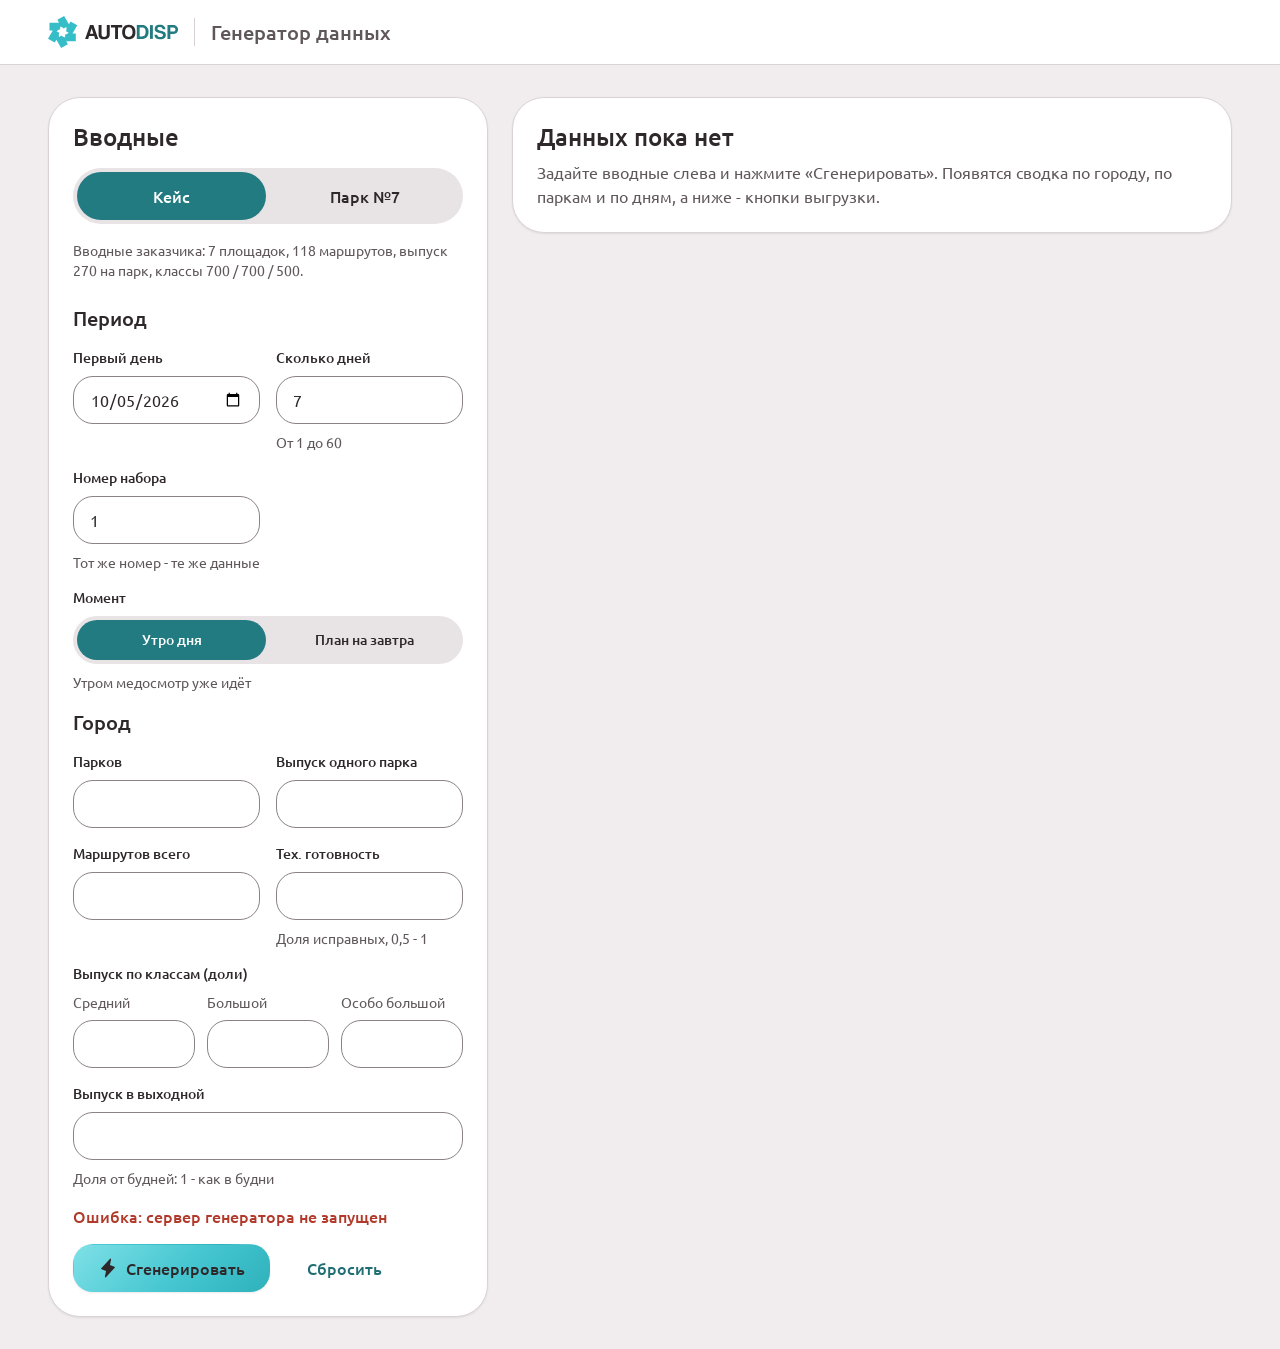
==== naryad/web/static/index.html @ b738cc91 "Страница генератора на дизайн-системе AUTODISP - naryad/web/server.py: сервер без сторонних библиоте" ====
<!doctype html>
<html lang="ru">
<head>
<meta charset="utf-8">
<meta name="viewport" content="width=device-width, initial-scale=1">
<title>AUTODISP - генератор данных</title>
<link rel="icon" href="ds/mark.svg" type="image/svg+xml">
<link rel="stylesheet" href="ds/tokens.css">
<link rel="stylesheet" href="ds/bundle.css">
<link rel="stylesheet" href="app.css">
</head>
<body>
<header class="top">
  <img class="top__logo" src="ds/logo.svg" alt="AUTODISP">
  <span class="top__title">Генератор данных</span>
</header>

<main class="layout">
  <form class="ad-card panel" id="form" novalidate>
    <h2 class="heading-3 panel__head">Вводные</h2>

    <div class="seg" role="radiogroup" aria-label="Источник данных" data-name="preset">
      <button type="button" role="radio" aria-checked="true" data-value="case">Кейс</button>
      <button type="button" role="radio" aria-checked="false" data-value="park7">Парк №7</button>
    </div>
    <p class="hint" id="presetHint">7 площадок, 118 маршрутов, выпуск 270 на парк, классы 700 / 700 / 500.</p>

    <h3 class="title panel__sub">Период</h3>
    <div class="grid2">
      <label class="ad-field"><span class="ad-field__label">Первый день</span>
        <input class="ad-input" type="date" name="start" value="2026-10-05" required></label>
      <label class="ad-field"><span class="ad-field__label">Сколько дней</span>
        <input class="ad-input" type="number" name="days" value="7" min="1" max="60" step="1" required>
        <span class="ad-field__hint" id="daysHint">От 1 до 60</span></label>
      <label class="ad-field"><span class="ad-field__label">Номер набора</span>
        <input class="ad-input" type="number" name="seed" value="1" min="0" step="1" required>
        <span class="ad-field__hint">Тот же номер - те же данные</span></label>
      <div class="ad-field span2"><span class="ad-field__label" id="momentLabel">Момент</span>
        <div class="seg seg--small" role="radiogroup" aria-labelledby="momentLabel" data-name="moment">
          <button type="button" role="radio" aria-checked="true" data-value="morning">Утро дня</button>
          <button type="button" role="radio" aria-checked="false" data-value="plan">План на завтра</button>
        </div>
        <span class="ad-field__hint">Утром медосмотр уже идёт</span></div>
    </div>

    <fieldset class="city" id="city">
      <legend class="title panel__sub">Город</legend>
      <p class="hint city__locked" id="cityLocked" hidden>У парка №7 все цифры берутся из справки на 12.05.2026.</p>
      <div class="grid2">
        <label class="ad-field"><span class="ad-field__label">Парков</span>
          <input class="ad-input" type="number" name="park_count" min="1" max="7" step="1"></label>
        <label class="ad-field"><span class="ad-field__label">Выпуск одного парка</span>
          <input class="ad-input" type="number" name="release_per_park" min="10" max="1000" step="1"></label>
        <label class="ad-field"><span class="ad-field__label">Маршрутов всего</span>
          <input class="ad-input" type="number" name="routes_total" min="1" max="500" step="1"></label>
        <label class="ad-field"><span class="ad-field__label">Тех. готовность</span>
          <input class="ad-input" type="number" name="tech_readiness" min="0.5" max="1" step="0.001">
          <span class="ad-field__hint">Доля исправных, 0,5 - 1</span></label>
      </div>
      <span class="ad-field__label">Выпуск по классам (доли)</span>
      <div class="grid3">
        <label class="ad-field"><span class="hint">Средний</span>
          <input class="ad-input" type="number" name="mix_medium" min="0" step="1"></label>
        <label class="ad-field"><span class="hint">Большой</span>
          <input class="ad-input" type="number" name="mix_big" min="0" step="1"></label>
        <label class="ad-field"><span class="hint">Особо большой</span>
          <input class="ad-input" type="number" name="mix_extra_big" min="0" step="1"></label>
      </div>
      <label class="ad-field"><span class="ad-field__label">Выпуск в выходной</span>
        <input class="ad-input" type="number" name="weekend_factor" min="0.3" max="1" step="0.01">
        <span class="ad-field__hint">Доля от будней: 1 - как в будни</span></label>
    </fieldset>

    <p class="error" id="formError" role="alert" hidden></p>
    <div class="actions">
      <button type="submit" class="ad-btn ad-btn--primary" id="run">
        <i class="ad-icon ad-icon--lightning ad-icon--sm" aria-hidden="true"></i><span>Сгенерировать</span></button>
      <button type="button" class="ad-btn ad-btn--ghost" id="reset">Сбросить</button>
    </div>
  </form>

  <section class="results" id="results" aria-live="polite">
    <div class="ad-card empty" id="empty">
      <h2 class="heading-3">Данных пока нет</h2>
      <p class="body muted">Задайте вводные слева и нажмите «Сгенерировать». Появятся сводка по городу, по паркам и по дням, а ниже - кнопки выгрузки.</p>
    </div>
  </section>
</main>

<template id="skeleton">
  <div class="kpis"><div class="sk sk--card"></div><div class="sk sk--card"></div><div class="sk sk--card"></div><div class="sk sk--card"></div></div>
  <div class="sk sk--block"></div>
  <div class="sk sk--table"></div>
</template>

<script src="ds/bundle.js"></script>
<script src="app.js"></script>
</body>
</html>
---- naryad/web/static/ds/tokens.css ----
/* AUTODISP — generated from tokens.json */
:root, [data-theme="light"] {
  --pass-cyan: #35bdc8;
  --pass-cyanplus: #227b81;
  --pass-smokey_white: #f1edee;
  --pass-shadow_grey: #2e282a;
  --pass-emerald: #63d471;
  --pass-sage: #9ebab7;
  --bg: var(--pass-smokey_white);
  --surface: #ffffff;
  --surface-sunken: #e8e3e4;
  --ink: var(--pass-shadow_grey);
  --ink-muted: #5f575a;
  --ink-inverse: var(--pass-smokey_white);
  --border: #d9d3d5;
  --border-strong: #8a8285;
  --accent: var(--pass-cyan);
  --on-accent: var(--pass-shadow_grey);
  --accent-deep: var(--pass-cyanplus);
  --on-accent-deep: #ffffff;
  --accent-text: #1e6e73;
  --focus-ring: var(--pass-cyanplus);
  --success-fill: #00852e;
  --warning-fill: #cc4400;
  --danger-fill: #e0001b;
  --info-fill: #007f8a;
  --neutral-fill: #5f575a;
  --on-fill: #ffffff;
  --success-text: #1d7029;
  --warning-text: #8a5d00;
  --danger-text: #b23a2b;
  --shadow-sm: 0 1px 2px rgba(46, 40, 42, 0.06), 0 1px 3px rgba(46, 40, 42, 0.04);
  --shadow-md: 0 6px 20px rgba(46, 40, 42, 0.08);
  --shadow-lg: 0 16px 40px rgba(46, 40, 42, 0.12);
  --shadow-glow: 0 12px 28px rgba(53, 189, 200, 0.45), 0 2px 6px rgba(46, 40, 42, 0.10);
  --shadow-glow-deep: 0 12px 28px rgba(34, 123, 129, 0.40), 0 2px 6px rgba(46, 40, 42, 0.10);
}
:root {
  --space-1: 4px;
  --space-2: 8px;
  --space-3: 12px;
  --space-4: 16px;
  --space-5: 24px;
  --space-6: 32px;
  --space-7: 48px;
  --space-8: 64px;
  --radius-sm: 14px;
  --radius-md: 20px;
  --radius-lg: 32px;
  --radius-xl: 44px;
  --radius-pill: 999px;
  --duration-fast: 160ms;
  --duration-base: 260ms;
  --duration-slow: 420ms;
  --duration-stagger: 40ms;
  --easing-soft: cubic-bezier(0.22, 1, 0.36, 1);
  --easing-standard: cubic-bezier(0.4, 0, 0.2, 1);
  --easing-exit: cubic-bezier(0.4, 0, 1, 1);
  --gradient-chrome: linear-gradient(135deg, #7fe0e7 0%, #45c6d0 28%, #2fb2bc 50%, #8ee4ea 62%, #3dbcc6 100%);
  --gradient-chrome-deep: linear-gradient(135deg, #2a8088 0%, #227b81 30%, #18646a 52%, #268188 64%, #1d6f75 100%);
  --gradient-steel: linear-gradient(135deg, #fbfcfc 0%, #e4e9eb 30%, #c7cfd2 52%, #f1f4f5 64%, #d5dcdf 100%);
  --gradient-graphite: linear-gradient(135deg, #4f474a 0%, #2e282a 30%, #1c1819 52%, #3d3639 64%, #262123 100%);
  --gradient-emerald: linear-gradient(135deg, #a3ecac 0%, #6fd97c 28%, #4fc45e 50%, #9ae8a3 62%, #63d471 100%);
  --gradient-chrome-polished: linear-gradient(180deg, #e6fbfd 0%, #9fe8ee 10%, #36bac4 16%, #5fd0d8 28%, #c9f5f8 34%, #41c0ca 46%, #2fb2bc 54%, #a8ecf0 60%, #e9fcfd 67%, #53c9d2 78%, #2fb2bc 84%, #7fdde4 100%);
  --gradient-deep-polished: linear-gradient(180deg, #2a8088 0%, #18646a 12%, #226f75 18%, #2a8088 28%, #145459 34%, #1d6f75 46%, #2a8088 56%, #124e53 62%, #226f75 74%, #2a8088 80%, #18646a 100%);
  --gradient-steel-polished: linear-gradient(180deg, #ffffff 0%, #dfe5e8 12%, #a3aeb3 18%, #c3ccd0 30%, #f7f9fa 36%, #b4bec2 48%, #97a3a8 56%, #eef2f3 62%, #ffffff 68%, #bcc5c9 80%, #9aa6ab 86%, #d9dfe2 100%);
  --gradient-graphite-polished: linear-gradient(180deg, #5a5155 0%, #2a2426 12%, #433c3f 18%, #1a1617 30%, #5f565a 36%, #2e282a 48%, #151213 56%, #4a4245 62%, #625a5d 68%, #262123 80%, #3a3336 86%, #1c1819 100%);
  --gradient-chrome-polished-x: linear-gradient(90deg, #e6fbfd 0%, #9fe8ee 10%, #36bac4 16%, #5fd0d8 28%, #c9f5f8 34%, #41c0ca 46%, #2fb2bc 54%, #a8ecf0 60%, #e9fcfd 67%, #53c9d2 78%, #2fb2bc 84%, #7fdde4 100%);
  --gradient-steel-polished-x: linear-gradient(90deg, #ffffff 0%, #dfe5e8 12%, #a3aeb3 18%, #c3ccd0 30%, #f7f9fa 36%, #b4bec2 48%, #97a3a8 56%, #eef2f3 62%, #ffffff 68%, #bcc5c9 80%, #9aa6ab 86%, #d9dfe2 100%);
  --gradient-steel-conic: conic-gradient(from 20deg, #f4f6f7 0deg, #aeb8bd 45deg, #ffffff 90deg, #9ea9ae 135deg, #eef1f2 180deg, #aab4b9 225deg, #ffffff 270deg, #a3aeb3 315deg, #f4f6f7 360deg);
  --gradient-sheen: linear-gradient(110deg, rgba(255, 255, 255, 0) 30%, rgba(255, 255, 255, 0.55) 50%, rgba(255, 255, 255, 0) 70%);
  --font-display: "Coolvetica", "Ubuntu", system-ui, sans-serif;
  --font-sans: "Ubuntu", system-ui, -apple-system, "Segoe UI", sans-serif;
  --text-display: 400 56px/60px var(--font-display);
  --text-heading-1: 400 40px/46px var(--font-display);
  --text-heading-2: 700 32px/38px var(--font-sans);
  --text-heading-3: 500 24px/30px var(--font-sans);
  --text-title: 500 20px/28px var(--font-sans);
  --text-body-lg: 400 18px/28px var(--font-sans);
  --text-body: 400 16px/24px var(--font-sans);
  --text-body-strong: 500 16px/24px var(--font-sans);
  --text-label: 500 14px/20px var(--font-sans);
  --text-caption: 400 14px/20px var(--font-sans);
}
.display { font-family: var(--font-display); font-size: 56px; line-height: 60px; font-weight: 400; letter-spacing: 0.02em; }
.heading-1 { font-family: var(--font-display); font-size: 40px; line-height: 46px; font-weight: 400; letter-spacing: 0.02em; }
.heading-2 { font-family: var(--font-sans); font-size: 32px; line-height: 38px; font-weight: 700; }
.heading-3 { font-family: var(--font-sans); font-size: 24px; line-height: 30px; font-weight: 500; }
.title { font-family: var(--font-sans); font-size: 20px; line-height: 28px; font-weight: 500; }
.body-lg { font-family: var(--font-sans); font-size: 18px; line-height: 28px; font-weight: 400; }
.body { font-family: var(--font-sans); font-size: 16px; line-height: 24px; font-weight: 400; }
.body-strong { font-family: var(--font-sans); font-size: 16px; line-height: 24px; font-weight: 500; }
.label { font-family: var(--font-sans); font-size: 14px; line-height: 20px; font-weight: 500; }
.caption { font-family: var(--font-sans); font-size: 14px; line-height: 20px; font-weight: 400; }
@font-face { font-family: "Ubuntu"; src: url("fonts/Ubuntu-Regular.ttf") format("truetype"); font-weight: 400; font-style: normal; font-display: swap; }
@font-face { font-family: "Ubuntu"; src: url("fonts/Ubuntu-Medium.ttf") format("truetype"); font-weight: 500; font-style: normal; font-display: swap; }
@font-face { font-family: "Ubuntu"; src: url("fonts/Ubuntu-Bold.ttf") format("truetype"); font-weight: 700; font-style: normal; font-display: swap; }
---- naryad/web/static/ds/bundle.css ----
/* AUTODISP - компоненты. Только CSS-классы с префиксом ad-, значения - из tokens.css. */

body { background: var(--bg); color: var(--ink); font-family: var(--font-sans, "Ubuntu", system-ui, sans-serif); font-size: 16px; line-height: 24px; -webkit-font-smoothing: antialiased; }

/* ---------- Motion ---------- */
@keyframes ad-appear { from { opacity: 0; transform: translateY(8px); } to { opacity: 1; transform: none; } }
@keyframes ad-pulse { 0%, 100% { opacity: 1; } 50% { opacity: .45; } }
@keyframes ad-sheen { from { transform: translateX(-120%); } to { transform: translateX(120%); } }
.ad-appear { animation: ad-appear var(--duration-slow, 420ms) var(--easing-soft) backwards; animation-delay: calc(var(--i, 0) * var(--duration-stagger, 40ms)); }
@media (prefers-reduced-motion: reduce) {
  *, *::before, *::after { animation-duration: 1ms !important; animation-delay: 0ms !important; transition-duration: 1ms !important; }
}
:where(.ad-btn, .ad-input, .ad-card, .ad-badge, .ad-table tbody tr, .ad-link, .ad-icon-btn) {
  transition: background-color var(--duration-fast) var(--easing-standard), background-position var(--duration-slow) var(--easing-soft),
    color var(--duration-fast) var(--easing-standard), border-color var(--duration-fast) var(--easing-standard),
    box-shadow var(--duration-base) var(--easing-soft), transform var(--duration-base) var(--easing-soft);
}
:where(.ad-btn, .ad-input, .ad-link, .ad-card[tabindex], .ad-icon-btn):focus-visible { outline: 3px solid var(--focus-ring); outline-offset: 2px; }

/* ---------- Metallic surfaces (утилиты) ---------- */
.ad-metal-chrome   { background: var(--gradient-chrome); color: var(--on-accent); }
.ad-metal-deep     { background: var(--gradient-chrome-deep); color: var(--on-fill); }
.ad-metal-steel    { background: var(--gradient-steel); color: var(--ink); }
.ad-metal-graphite { background: var(--gradient-graphite); color: var(--ink-inverse); }
.ad-metal-emerald  { background: var(--gradient-emerald); color: var(--on-accent); }

/* Полированный металл: много полос с резкими переходами */
.ad-metal-chrome-polished   { background: var(--gradient-chrome-polished); color: var(--on-accent); }
.ad-metal-deep-polished     { background: var(--gradient-deep-polished); color: var(--on-fill); }
.ad-metal-steel-polished    { background: var(--gradient-steel-polished); color: var(--ink); }
.ad-metal-graphite-polished { background: var(--gradient-graphite-polished); color: var(--ink-inverse); }
.ad-metal-steel-conic       { background: var(--gradient-steel-conic); color: var(--ink); }

/* ---------- Icon (Phosphor Fill, MIT; встроены как data-URI, цвет = currentColor) ---------- */
.ad-icon { display: inline-block; width: 24px; height: 24px; flex: none; background: currentColor; vertical-align: middle;
  -webkit-mask: var(--ad-icon) center / contain no-repeat; mask: var(--ad-icon) center / contain no-repeat; }
.ad-icon--sm { width: 20px; height: 20px; }
.ad-icon--lg { width: 32px; height: 32px; }
.ad-icon--arrow-right { --ad-icon: url("data:image/svg+xml,%3Csvg%20xmlns%3D%22http%3A%2F%2Fwww.w3.org%2F2000%2Fsvg%22%20viewBox%3D%220%200%20256%20256%22%20fill%3D%22black%22%3E%3Cpath%20d%3D%22M221.66%2C133.66l-72%2C72A8%2C8%2C0%2C0%2C1%2C136%2C200V136H40a8%2C8%2C0%2C0%2C1%2C0-16h96V56a8%2C8%2C0%2C0%2C1%2C13.66-5.66l72%2C72A8%2C8%2C0%2C0%2C1%2C221.66%2C133.66Z%22%2F%3E%3C%2Fsvg%3E"); }
.ad-icon--arrows-clockwise { --ad-icon: url("data:image/svg+xml,%3Csvg%20xmlns%3D%22http%3A%2F%2Fwww.w3.org%2F2000%2Fsvg%22%20viewBox%3D%220%200%20256%20256%22%20fill%3D%22black%22%3E%3Cpath%20d%3D%22M224%2C48V96a8%2C8%2C0%2C0%2C1-8%2C8H168a8%2C8%2C0%2C0%2C1-5.66-13.66L180.65%2C72a79.48%2C79.48%2C0%2C0%2C0-54.72-22.09h-.45A79.52%2C79.52%2C0%2C0%2C0%2C69.59%2C72.71%2C8%2C8%2C0%2C0%2C1%2C58.41%2C61.27%2C96%2C96%2C0%2C0%2C1%2C192%2C60.7l18.36-18.36A8%2C8%2C0%2C0%2C1%2C224%2C48ZM186.41%2C183.29A80%2C80%2C0%2C0%2C1%2C75.35%2C184l18.31-18.31A8%2C8%2C0%2C0%2C0%2C88%2C152H40a8%2C8%2C0%2C0%2C0-8%2C8v48a8%2C8%2C0%2C0%2C0%2C13.66%2C5.66L64%2C195.3a95.42%2C95.42%2C0%2C0%2C0%2C66%2C26.76h.53a95.36%2C95.36%2C0%2C0%2C0%2C67.07-27.33%2C8%2C8%2C0%2C0%2C0-11.18-11.44Z%22%2F%3E%3C%2Fsvg%3E"); }
.ad-icon--bell { --ad-icon: url("data:image/svg+xml,%3Csvg%20xmlns%3D%22http%3A%2F%2Fwww.w3.org%2F2000%2Fsvg%22%20viewBox%3D%220%200%20256%20256%22%20fill%3D%22black%22%3E%3Cpath%20d%3D%22M221.8%2C175.94C216.25%2C166.38%2C208%2C139.33%2C208%2C104a80%2C80%2C0%2C1%2C0-160%2C0c0%2C35.34-8.26%2C62.38-13.81%2C71.94A16%2C16%2C0%2C0%2C0%2C48%2C200H88.81a40%2C40%2C0%2C0%2C0%2C78.38%2C0H208a16%2C16%2C0%2C0%2C0%2C13.8-24.06ZM128%2C216a24%2C24%2C0%2C0%2C1-22.62-16h45.24A24%2C24%2C0%2C0%2C1%2C128%2C216Z%22%2F%3E%3C%2Fsvg%3E"); }
.ad-icon--bus { --ad-icon: url("data:image/svg+xml,%3Csvg%20xmlns%3D%22http%3A%2F%2Fwww.w3.org%2F2000%2Fsvg%22%20viewBox%3D%220%200%20256%20256%22%20fill%3D%22black%22%3E%3Cpath%20d%3D%22M248%2C80v24a8%2C8%2C0%2C0%2C1-16%2C0V80a8%2C8%2C0%2C0%2C1%2C16%2C0ZM16%2C72a8%2C8%2C0%2C0%2C0-8%2C8v24a8%2C8%2C0%2C0%2C0%2C16%2C0V80A8%2C8%2C0%2C0%2C0%2C16%2C72Zm200-8V208a16%2C16%2C0%2C0%2C1-16%2C16H184a16%2C16%2C0%2C0%2C1-16-16v-8H88v8a16%2C16%2C0%2C0%2C1-16%2C16H56a16%2C16%2C0%2C0%2C1-16-16V64A32%2C32%2C0%2C0%2C1%2C72%2C32H184A32%2C32%2C0%2C0%2C1%2C216%2C64ZM104%2C148a12%2C12%2C0%2C1%2C0-12%2C12A12%2C12%2C0%2C0%2C0%2C104%2C148Zm72%2C0a12%2C12%2C0%2C1%2C0-12%2C12A12%2C12%2C0%2C0%2C0%2C176%2C148Zm24-76H56v40H200Z%22%2F%3E%3C%2Fsvg%3E"); }
.ad-icon--calendar-dots { --ad-icon: url("data:image/svg+xml,%3Csvg%20xmlns%3D%22http%3A%2F%2Fwww.w3.org%2F2000%2Fsvg%22%20viewBox%3D%220%200%20256%20256%22%20fill%3D%22black%22%3E%3Cpath%20d%3D%22M208%2C32H184V24a8%2C8%2C0%2C0%2C0-16%2C0v8H88V24a8%2C8%2C0%2C0%2C0-16%2C0v8H48A16%2C16%2C0%2C0%2C0%2C32%2C48V208a16%2C16%2C0%2C0%2C0%2C16%2C16H208a16%2C16%2C0%2C0%2C0%2C16-16V48A16%2C16%2C0%2C0%2C0%2C208%2C32ZM84%2C184a12%2C12%2C0%2C1%2C1%2C12-12A12%2C12%2C0%2C0%2C1%2C84%2C184Zm44%2C0a12%2C12%2C0%2C1%2C1%2C12-12A12%2C12%2C0%2C0%2C1%2C128%2C184Zm0-40a12%2C12%2C0%2C1%2C1%2C12-12A12%2C12%2C0%2C0%2C1%2C128%2C144Zm44%2C40a12%2C12%2C0%2C1%2C1%2C12-12A12%2C12%2C0%2C0%2C1%2C172%2C184Zm0-40a12%2C12%2C0%2C1%2C1%2C12-12A12%2C12%2C0%2C0%2C1%2C172%2C144Zm36-64H48V48H72v8a8%2C8%2C0%2C0%2C0%2C16%2C0V48h80v8a8%2C8%2C0%2C0%2C0%2C16%2C0V48h24Z%22%2F%3E%3C%2Fsvg%3E"); }
.ad-icon--calendar { --ad-icon: url("data:image/svg+xml,%3Csvg%20xmlns%3D%22http%3A%2F%2Fwww.w3.org%2F2000%2Fsvg%22%20viewBox%3D%220%200%20256%20256%22%20fill%3D%22black%22%3E%3Cpath%20d%3D%22M208%2C32H184V24a8%2C8%2C0%2C0%2C0-16%2C0v8H88V24a8%2C8%2C0%2C0%2C0-16%2C0v8H48A16%2C16%2C0%2C0%2C0%2C32%2C48V208a16%2C16%2C0%2C0%2C0%2C16%2C16H208a16%2C16%2C0%2C0%2C0%2C16-16V48A16%2C16%2C0%2C0%2C0%2C208%2C32ZM112%2C184a8%2C8%2C0%2C0%2C1-16%2C0V132.94l-4.42%2C2.22a8%2C8%2C0%2C0%2C1-7.16-14.32l16-8A8%2C8%2C0%2C0%2C1%2C112%2C120Zm56-8a8%2C8%2C0%2C0%2C1%2C0%2C16H136a8%2C8%2C0%2C0%2C1-6.4-12.8l28.78-38.37A8%2C8%2C0%2C1%2C0%2C145.07%2C132a8%2C8%2C0%2C1%2C1-13.85-8A24%2C24%2C0%2C0%2C1%2C176%2C136a23.76%2C23.76%2C0%2C0%2C1-4.84%2C14.45L152%2C176ZM48%2C80V48H72v8a8%2C8%2C0%2C0%2C0%2C16%2C0V48h80v8a8%2C8%2C0%2C0%2C0%2C16%2C0V48h24V80Z%22%2F%3E%3C%2Fsvg%3E"); }
.ad-icon--caret-down { --ad-icon: url("data:image/svg+xml,%3Csvg%20xmlns%3D%22http%3A%2F%2Fwww.w3.org%2F2000%2Fsvg%22%20viewBox%3D%220%200%20256%20256%22%20fill%3D%22black%22%3E%3Cpath%20d%3D%22M213.66%2C101.66l-80%2C80a8%2C8%2C0%2C0%2C1-11.32%2C0l-80-80A8%2C8%2C0%2C0%2C1%2C48%2C88H208a8%2C8%2C0%2C0%2C1%2C5.66%2C13.66Z%22%2F%3E%3C%2Fsvg%3E"); }
.ad-icon--chart-bar { --ad-icon: url("data:image/svg+xml,%3Csvg%20xmlns%3D%22http%3A%2F%2Fwww.w3.org%2F2000%2Fsvg%22%20viewBox%3D%220%200%20256%20256%22%20fill%3D%22black%22%3E%3Cpath%20d%3D%22M232%2C208a8%2C8%2C0%2C0%2C1-8%2C8H32a8%2C8%2C0%2C0%2C1%2C0-16h8V136a8%2C8%2C0%2C0%2C1%2C8-8H72a8%2C8%2C0%2C0%2C1%2C8%2C8v64H96V88a8%2C8%2C0%2C0%2C1%2C8-8h32a8%2C8%2C0%2C0%2C1%2C8%2C8V200h16V40a8%2C8%2C0%2C0%2C1%2C8-8h40a8%2C8%2C0%2C0%2C1%2C8%2C8V200h8A8%2C8%2C0%2C0%2C1%2C232%2C208Z%22%2F%3E%3C%2Fsvg%3E"); }
.ad-icon--chat-circle-dots { --ad-icon: url("data:image/svg+xml,%3Csvg%20xmlns%3D%22http%3A%2F%2Fwww.w3.org%2F2000%2Fsvg%22%20viewBox%3D%220%200%20256%20256%22%20fill%3D%22black%22%3E%3Cpath%20d%3D%22M128%2C24A104%2C104%2C0%2C0%2C0%2C36.18%2C176.88L24.83%2C210.93a16%2C16%2C0%2C0%2C0%2C20.24%2C20.24l34.05-11.35A104%2C104%2C0%2C1%2C0%2C128%2C24ZM84%2C140a12%2C12%2C0%2C1%2C1%2C12-12A12%2C12%2C0%2C0%2C1%2C84%2C140Zm44%2C0a12%2C12%2C0%2C1%2C1%2C12-12A12%2C12%2C0%2C0%2C1%2C128%2C140Zm44%2C0a12%2C12%2C0%2C1%2C1%2C12-12A12%2C12%2C0%2C0%2C1%2C172%2C140Z%22%2F%3E%3C%2Fsvg%3E"); }
.ad-icon--check-circle { --ad-icon: url("data:image/svg+xml,%3Csvg%20xmlns%3D%22http%3A%2F%2Fwww.w3.org%2F2000%2Fsvg%22%20viewBox%3D%220%200%20256%20256%22%20fill%3D%22black%22%3E%3Cpath%20d%3D%22M128%2C24A104%2C104%2C0%2C1%2C0%2C232%2C128%2C104.11%2C104.11%2C0%2C0%2C0%2C128%2C24Zm45.66%2C85.66-56%2C56a8%2C8%2C0%2C0%2C1-11.32%2C0l-24-24a8%2C8%2C0%2C0%2C1%2C11.32-11.32L112%2C148.69l50.34-50.35a8%2C8%2C0%2C0%2C1%2C11.32%2C11.32Z%22%2F%3E%3C%2Fsvg%3E"); }
.ad-icon--check { --ad-icon: url("data:image/svg+xml,%3Csvg%20xmlns%3D%22http%3A%2F%2Fwww.w3.org%2F2000%2Fsvg%22%20viewBox%3D%220%200%20256%20256%22%20fill%3D%22black%22%3E%3Cpath%20d%3D%22M216%2C40H40A16%2C16%2C0%2C0%2C0%2C24%2C56V200a16%2C16%2C0%2C0%2C0%2C16%2C16H216a16%2C16%2C0%2C0%2C0%2C16-16V56A16%2C16%2C0%2C0%2C0%2C216%2C40ZM205.66%2C85.66l-96%2C96a8%2C8%2C0%2C0%2C1-11.32%2C0l-40-40a8%2C8%2C0%2C0%2C1%2C11.32-11.32L104%2C164.69l90.34-90.35a8%2C8%2C0%2C0%2C1%2C11.32%2C11.32Z%22%2F%3E%3C%2Fsvg%3E"); }
.ad-icon--clipboard-text { --ad-icon: url("data:image/svg+xml,%3Csvg%20xmlns%3D%22http%3A%2F%2Fwww.w3.org%2F2000%2Fsvg%22%20viewBox%3D%220%200%20256%20256%22%20fill%3D%22black%22%3E%3Cpath%20d%3D%22M200%2C32H163.74a47.92%2C47.92%2C0%2C0%2C0-71.48%2C0H56A16%2C16%2C0%2C0%2C0%2C40%2C48V216a16%2C16%2C0%2C0%2C0%2C16%2C16H200a16%2C16%2C0%2C0%2C0%2C16-16V48A16%2C16%2C0%2C0%2C0%2C200%2C32Zm-72%2C0a32%2C32%2C0%2C0%2C1%2C32%2C32H96A32%2C32%2C0%2C0%2C1%2C128%2C32Zm32%2C128H96a8%2C8%2C0%2C0%2C1%2C0-16h64a8%2C8%2C0%2C0%2C1%2C0%2C16Zm0-32H96a8%2C8%2C0%2C0%2C1%2C0-16h64a8%2C8%2C0%2C0%2C1%2C0%2C16Z%22%2F%3E%3C%2Fsvg%3E"); }
.ad-icon--clock { --ad-icon: url("data:image/svg+xml,%3Csvg%20xmlns%3D%22http%3A%2F%2Fwww.w3.org%2F2000%2Fsvg%22%20viewBox%3D%220%200%20256%20256%22%20fill%3D%22black%22%3E%3Cpath%20d%3D%22M128%2C24A104%2C104%2C0%2C1%2C0%2C232%2C128%2C104.11%2C104.11%2C0%2C0%2C0%2C128%2C24Zm56%2C112H128a8%2C8%2C0%2C0%2C1-8-8V72a8%2C8%2C0%2C0%2C1%2C16%2C0v48h48a8%2C8%2C0%2C0%2C1%2C0%2C16Z%22%2F%3E%3C%2Fsvg%3E"); }
.ad-icon--dots-three { --ad-icon: url("data:image/svg+xml,%3Csvg%20xmlns%3D%22http%3A%2F%2Fwww.w3.org%2F2000%2Fsvg%22%20viewBox%3D%220%200%20256%20256%22%20fill%3D%22black%22%3E%3Cpath%20d%3D%22M224%2C80H32A16%2C16%2C0%2C0%2C0%2C16%2C96v64a16%2C16%2C0%2C0%2C0%2C16%2C16H224a16%2C16%2C0%2C0%2C0%2C16-16V96A16%2C16%2C0%2C0%2C0%2C224%2C80ZM60%2C140a12%2C12%2C0%2C1%2C1%2C12-12A12%2C12%2C0%2C0%2C1%2C60%2C140Zm68%2C0a12%2C12%2C0%2C1%2C1%2C12-12A12%2C12%2C0%2C0%2C1%2C128%2C140Zm68%2C0a12%2C12%2C0%2C1%2C1%2C12-12A12%2C12%2C0%2C0%2C1%2C196%2C140Z%22%2F%3E%3C%2Fsvg%3E"); }
.ad-icon--download-simple { --ad-icon: url("data:image/svg+xml,%3Csvg%20xmlns%3D%22http%3A%2F%2Fwww.w3.org%2F2000%2Fsvg%22%20viewBox%3D%220%200%20256%20256%22%20fill%3D%22black%22%3E%3Cpath%20d%3D%22M224%2C144v64a8%2C8%2C0%2C0%2C1-8%2C8H40a8%2C8%2C0%2C0%2C1-8-8V144a8%2C8%2C0%2C0%2C1%2C16%2C0v56H208V144a8%2C8%2C0%2C0%2C1%2C16%2C0Zm-101.66%2C5.66a8%2C8%2C0%2C0%2C0%2C11.32%2C0l40-40A8%2C8%2C0%2C0%2C0%2C168%2C96H136V32a8%2C8%2C0%2C0%2C0-16%2C0V96H88a8%2C8%2C0%2C0%2C0-5.66%2C13.66Z%22%2F%3E%3C%2Fsvg%3E"); }
.ad-icon--export { --ad-icon: url("data:image/svg+xml,%3Csvg%20xmlns%3D%22http%3A%2F%2Fwww.w3.org%2F2000%2Fsvg%22%20viewBox%3D%220%200%20256%20256%22%20fill%3D%22black%22%3E%3Cpath%20d%3D%22M216%2C112v96a16%2C16%2C0%2C0%2C1-16%2C16H56a16%2C16%2C0%2C0%2C1-16-16V112A16%2C16%2C0%2C0%2C1%2C56%2C96h64v48a8%2C8%2C0%2C0%2C0%2C16%2C0V96h64A16%2C16%2C0%2C0%2C1%2C216%2C112ZM136%2C43.31l26.34%2C26.35a8%2C8%2C0%2C0%2C0%2C11.32-11.32l-40-40a8%2C8%2C0%2C0%2C0-11.32%2C0l-40%2C40A8%2C8%2C0%2C0%2C0%2C93.66%2C69.66L120%2C43.31V96h16Z%22%2F%3E%3C%2Fsvg%3E"); }
.ad-icon--eye { --ad-icon: url("data:image/svg+xml,%3Csvg%20xmlns%3D%22http%3A%2F%2Fwww.w3.org%2F2000%2Fsvg%22%20viewBox%3D%220%200%20256%20256%22%20fill%3D%22black%22%3E%3Cpath%20d%3D%22M247.31%2C124.76c-.35-.79-8.82-19.58-27.65-38.41C194.57%2C61.26%2C162.88%2C48%2C128%2C48S61.43%2C61.26%2C36.34%2C86.35C17.51%2C105.18%2C9%2C124%2C8.69%2C124.76a8%2C8%2C0%2C0%2C0%2C0%2C6.5c.35.79%2C8.82%2C19.57%2C27.65%2C38.4C61.43%2C194.74%2C93.12%2C208%2C128%2C208s66.57-13.26%2C91.66-38.34c18.83-18.83%2C27.3-37.61%2C27.65-38.4A8%2C8%2C0%2C0%2C0%2C247.31%2C124.76ZM128%2C168a40%2C40%2C0%2C1%2C1%2C40-40A40%2C40%2C0%2C0%2C1%2C128%2C168Z%22%2F%3E%3C%2Fsvg%3E"); }
.ad-icon--file-text { --ad-icon: url("data:image/svg+xml,%3Csvg%20xmlns%3D%22http%3A%2F%2Fwww.w3.org%2F2000%2Fsvg%22%20viewBox%3D%220%200%20256%20256%22%20fill%3D%22black%22%3E%3Cpath%20d%3D%22M213.66%2C82.34l-56-56A8%2C8%2C0%2C0%2C0%2C152%2C24H56A16%2C16%2C0%2C0%2C0%2C40%2C40V216a16%2C16%2C0%2C0%2C0%2C16%2C16H200a16%2C16%2C0%2C0%2C0%2C16-16V88A8%2C8%2C0%2C0%2C0%2C213.66%2C82.34ZM160%2C176H96a8%2C8%2C0%2C0%2C1%2C0-16h64a8%2C8%2C0%2C0%2C1%2C0%2C16Zm0-32H96a8%2C8%2C0%2C0%2C1%2C0-16h64a8%2C8%2C0%2C0%2C1%2C0%2C16Zm-8-56V44l44%2C44Z%22%2F%3E%3C%2Fsvg%3E"); }
.ad-icon--funnel { --ad-icon: url("data:image/svg+xml,%3Csvg%20xmlns%3D%22http%3A%2F%2Fwww.w3.org%2F2000%2Fsvg%22%20viewBox%3D%220%200%20256%20256%22%20fill%3D%22black%22%3E%3Cpath%20d%3D%22M227.81%2C66.76l-.08.09L160%2C139.17v55.49A16%2C16%2C0%2C0%2C1%2C152.87%2C208l-32%2C21.34A16%2C16%2C0%2C0%2C1%2C96%2C216V139.17L28.27%2C66.85l-.08-.09A16%2C16%2C0%2C0%2C1%2C40%2C40H216a16%2C16%2C0%2C0%2C1%2C11.84%2C26.76Z%22%2F%3E%3C%2Fsvg%3E"); }
.ad-icon--gas-pump { --ad-icon: url("data:image/svg+xml,%3Csvg%20xmlns%3D%22http%3A%2F%2Fwww.w3.org%2F2000%2Fsvg%22%20viewBox%3D%220%200%20256%20256%22%20fill%3D%22black%22%3E%3Cpath%20d%3D%22M241%2C69.66%2C221.66%2C50.34a8%2C8%2C0%2C0%2C0-11.32%2C11.32L229.66%2C81A8%2C8%2C0%2C0%2C1%2C232%2C86.63V168a8%2C8%2C0%2C0%2C1-16%2C0V128a24%2C24%2C0%2C0%2C0-24-24H176V56a24%2C24%2C0%2C0%2C0-24-24H72A24%2C24%2C0%2C0%2C0%2C48%2C56V208H32a8%2C8%2C0%2C0%2C0%2C0%2C16H192a8%2C8%2C0%2C0%2C0%2C0-16H176V120h16a8%2C8%2C0%2C0%2C1%2C8%2C8v40a24%2C24%2C0%2C0%2C0%2C48%2C0V86.63A23.85%2C23.85%2C0%2C0%2C0%2C241%2C69.66ZM144%2C120H80a8%2C8%2C0%2C0%2C1%2C0-16h64a8%2C8%2C0%2C0%2C1%2C0%2C16Z%22%2F%3E%3C%2Fsvg%3E"); }
.ad-icon--gear { --ad-icon: url("data:image/svg+xml,%3Csvg%20xmlns%3D%22http%3A%2F%2Fwww.w3.org%2F2000%2Fsvg%22%20viewBox%3D%220%200%20256%20256%22%20fill%3D%22black%22%3E%3Cpath%20d%3D%22M216%2C130.16q.06-2.16%2C0-4.32l14.92-18.64a8%2C8%2C0%2C0%2C0%2C1.48-7.06%2C107.6%2C107.6%2C0%2C0%2C0-10.88-26.25%2C8%2C8%2C0%2C0%2C0-6-3.93l-23.72-2.64q-1.48-1.56-3-3L186%2C40.54a8%2C8%2C0%2C0%2C0-3.94-6%2C107.29%2C107.29%2C0%2C0%2C0-26.25-10.86%2C8%2C8%2C0%2C0%2C0-7.06%2C1.48L130.16%2C40Q128%2C40%2C125.84%2C40L107.2%2C25.11a8%2C8%2C0%2C0%2C0-7.06-1.48A107.6%2C107.6%2C0%2C0%2C0%2C73.89%2C34.51a8%2C8%2C0%2C0%2C0-3.93%2C6L67.32%2C64.27q-1.56%2C1.49-3%2C3L40.54%2C70a8%2C8%2C0%2C0%2C0-6%2C3.94%2C107.71%2C107.71%2C0%2C0%2C0-10.87%2C26.25%2C8%2C8%2C0%2C0%2C0%2C1.49%2C7.06L40%2C125.84Q40%2C128%2C40%2C130.16L25.11%2C148.8a8%2C8%2C0%2C0%2C0-1.48%2C7.06%2C107.6%2C107.6%2C0%2C0%2C0%2C10.88%2C26.25%2C8%2C8%2C0%2C0%2C0%2C6%2C3.93l23.72%2C2.64q1.49%2C1.56%2C3%2C3L70%2C215.46a8%2C8%2C0%2C0%2C0%2C3.94%2C6%2C107.71%2C107.71%2C0%2C0%2C0%2C26.25%2C10.87%2C8%2C8%2C0%2C0%2C0%2C7.06-1.49L125.84%2C216q2.16.06%2C4.32%2C0l18.64%2C14.92a8%2C8%2C0%2C0%2C0%2C7.06%2C1.48%2C107.21%2C107.21%2C0%2C0%2C0%2C26.25-10.88%2C8%2C8%2C0%2C0%2C0%2C3.93-6l2.64-23.72q1.56-1.48%2C3-3L215.46%2C186a8%2C8%2C0%2C0%2C0%2C6-3.94%2C107.71%2C107.71%2C0%2C0%2C0%2C10.87-26.25%2C8%2C8%2C0%2C0%2C0-1.49-7.06ZM128%2C168a40%2C40%2C0%2C1%2C1%2C40-40A40%2C40%2C0%2C0%2C1%2C128%2C168Z%22%2F%3E%3C%2Fsvg%3E"); }
.ad-icon--house { --ad-icon: url("data:image/svg+xml,%3Csvg%20xmlns%3D%22http%3A%2F%2Fwww.w3.org%2F2000%2Fsvg%22%20viewBox%3D%220%200%20256%20256%22%20fill%3D%22black%22%3E%3Cpath%20d%3D%22M224%2C120v96a8%2C8%2C0%2C0%2C1-8%2C8H160a8%2C8%2C0%2C0%2C1-8-8V164a4%2C4%2C0%2C0%2C0-4-4H108a4%2C4%2C0%2C0%2C0-4%2C4v52a8%2C8%2C0%2C0%2C1-8%2C8H40a8%2C8%2C0%2C0%2C1-8-8V120a16%2C16%2C0%2C0%2C1%2C4.69-11.31l80-80a16%2C16%2C0%2C0%2C1%2C22.62%2C0l80%2C80A16%2C16%2C0%2C0%2C1%2C224%2C120Z%22%2F%3E%3C%2Fsvg%3E"); }
.ad-icon--identification-card { --ad-icon: url("data:image/svg+xml,%3Csvg%20xmlns%3D%22http%3A%2F%2Fwww.w3.org%2F2000%2Fsvg%22%20viewBox%3D%220%200%20256%20256%22%20fill%3D%22black%22%3E%3Cpath%20d%3D%22M112%2C120a16%2C16%2C0%2C1%2C1-16-16A16%2C16%2C0%2C0%2C1%2C112%2C120ZM232%2C56V200a16%2C16%2C0%2C0%2C1-16%2C16H40a16%2C16%2C0%2C0%2C1-16-16V56A16%2C16%2C0%2C0%2C1%2C40%2C40H216A16%2C16%2C0%2C0%2C1%2C232%2C56ZM135.75%2C166a39.76%2C39.76%2C0%2C0%2C0-17.19-23.34%2C32%2C32%2C0%2C1%2C0-45.12%2C0A39.84%2C39.84%2C0%2C0%2C0%2C56.25%2C166a8%2C8%2C0%2C0%2C0%2C15.5%2C4c2.64-10.25%2C13.06-18%2C24.25-18s21.62%2C7.73%2C24.25%2C18a8%2C8%2C0%2C1%2C0%2C15.5-4ZM200%2C144a8%2C8%2C0%2C0%2C0-8-8H152a8%2C8%2C0%2C0%2C0%2C0%2C16h40A8%2C8%2C0%2C0%2C0%2C200%2C144Zm0-32a8%2C8%2C0%2C0%2C0-8-8H152a8%2C8%2C0%2C0%2C0%2C0%2C16h40A8%2C8%2C0%2C0%2C0%2C200%2C112Z%22%2F%3E%3C%2Fsvg%3E"); }
.ad-icon--info { --ad-icon: url("data:image/svg+xml,%3Csvg%20xmlns%3D%22http%3A%2F%2Fwww.w3.org%2F2000%2Fsvg%22%20viewBox%3D%220%200%20256%20256%22%20fill%3D%22black%22%3E%3Cpath%20d%3D%22M128%2C24A104%2C104%2C0%2C1%2C0%2C232%2C128%2C104.11%2C104.11%2C0%2C0%2C0%2C128%2C24Zm-4%2C48a12%2C12%2C0%2C1%2C1-12%2C12A12%2C12%2C0%2C0%2C1%2C124%2C72Zm12%2C112a16%2C16%2C0%2C0%2C1-16-16V128a8%2C8%2C0%2C0%2C1%2C0-16%2C16%2C16%2C0%2C0%2C1%2C16%2C16v40a8%2C8%2C0%2C0%2C1%2C0%2C16Z%22%2F%3E%3C%2Fsvg%3E"); }
.ad-icon--lightning { --ad-icon: url("data:image/svg+xml,%3Csvg%20xmlns%3D%22http%3A%2F%2Fwww.w3.org%2F2000%2Fsvg%22%20viewBox%3D%220%200%20256%20256%22%20fill%3D%22black%22%3E%3Cpath%20d%3D%22M213.85%2C125.46l-112%2C120a8%2C8%2C0%2C0%2C1-13.69-7l14.66-73.33L45.19%2C143.49a8%2C8%2C0%2C0%2C1-3-13l112-120a8%2C8%2C0%2C0%2C1%2C13.69%2C7L153.18%2C90.9l57.63%2C21.61a8%2C8%2C0%2C0%2C1%2C3%2C12.95Z%22%2F%3E%3C%2Fsvg%3E"); }
.ad-icon--list { --ad-icon: url("data:image/svg+xml,%3Csvg%20xmlns%3D%22http%3A%2F%2Fwww.w3.org%2F2000%2Fsvg%22%20viewBox%3D%220%200%20256%20256%22%20fill%3D%22black%22%3E%3Cpath%20d%3D%22M208%2C32H48A16%2C16%2C0%2C0%2C0%2C32%2C48V208a16%2C16%2C0%2C0%2C0%2C16%2C16H208a16%2C16%2C0%2C0%2C0%2C16-16V48A16%2C16%2C0%2C0%2C0%2C208%2C32ZM192%2C184H64a8%2C8%2C0%2C0%2C1%2C0-16H192a8%2C8%2C0%2C0%2C1%2C0%2C16Zm0-48H64a8%2C8%2C0%2C0%2C1%2C0-16H192a8%2C8%2C0%2C0%2C1%2C0%2C16Zm0-48H64a8%2C8%2C0%2C0%2C1%2C0-16H192a8%2C8%2C0%2C0%2C1%2C0%2C16Z%22%2F%3E%3C%2Fsvg%3E"); }
.ad-icon--lock-simple { --ad-icon: url("data:image/svg+xml,%3Csvg%20xmlns%3D%22http%3A%2F%2Fwww.w3.org%2F2000%2Fsvg%22%20viewBox%3D%220%200%20256%20256%22%20fill%3D%22black%22%3E%3Cpath%20d%3D%22M208%2C80H176V56a48%2C48%2C0%2C0%2C0-96%2C0V80H48A16%2C16%2C0%2C0%2C0%2C32%2C96V208a16%2C16%2C0%2C0%2C0%2C16%2C16H208a16%2C16%2C0%2C0%2C0%2C16-16V96A16%2C16%2C0%2C0%2C0%2C208%2C80ZM96%2C56a32%2C32%2C0%2C0%2C1%2C64%2C0V80H96Z%22%2F%3E%3C%2Fsvg%3E"); }
.ad-icon--magnifying-glass { --ad-icon: url("data:image/svg+xml,%3Csvg%20xmlns%3D%22http%3A%2F%2Fwww.w3.org%2F2000%2Fsvg%22%20viewBox%3D%220%200%20256%20256%22%20fill%3D%22black%22%3E%3Cpath%20d%3D%22M168%2C112a56%2C56%2C0%2C1%2C1-56-56A56%2C56%2C0%2C0%2C1%2C168%2C112Zm61.66%2C117.66a8%2C8%2C0%2C0%2C1-11.32%2C0l-50.06-50.07a88%2C88%2C0%2C1%2C1%2C11.32-11.31l50.06%2C50.06A8%2C8%2C0%2C0%2C1%2C229.66%2C229.66ZM112%2C184a72%2C72%2C0%2C1%2C0-72-72A72.08%2C72.08%2C0%2C0%2C0%2C112%2C184Z%22%2F%3E%3C%2Fsvg%3E"); }
.ad-icon--map-pin { --ad-icon: url("data:image/svg+xml,%3Csvg%20xmlns%3D%22http%3A%2F%2Fwww.w3.org%2F2000%2Fsvg%22%20viewBox%3D%220%200%20256%20256%22%20fill%3D%22black%22%3E%3Cpath%20d%3D%22M128%2C16a88.1%2C88.1%2C0%2C0%2C0-88%2C88c0%2C75.3%2C80%2C132.17%2C83.41%2C134.55a8%2C8%2C0%2C0%2C0%2C9.18%2C0C136%2C236.17%2C216%2C179.3%2C216%2C104A88.1%2C88.1%2C0%2C0%2C0%2C128%2C16Zm0%2C56a32%2C32%2C0%2C1%2C1-32%2C32A32%2C32%2C0%2C0%2C1%2C128%2C72Z%22%2F%3E%3C%2Fsvg%3E"); }
.ad-icon--map-trifold { --ad-icon: url("data:image/svg+xml,%3Csvg%20xmlns%3D%22http%3A%2F%2Fwww.w3.org%2F2000%2Fsvg%22%20viewBox%3D%220%200%20256%20256%22%20fill%3D%22black%22%3E%3Cpath%20d%3D%22M228.92%2C49.69a8%2C8%2C0%2C0%2C0-6.86-1.45L160.93%2C63.52%2C99.58%2C32.84a8%2C8%2C0%2C0%2C0-5.52-.6l-64%2C16A8%2C8%2C0%2C0%2C0%2C24%2C56V200a8%2C8%2C0%2C0%2C0%2C9.94%2C7.76l61.13-15.28%2C61.35%2C30.68A8.15%2C8.15%2C0%2C0%2C0%2C160%2C224a8%2C8%2C0%2C0%2C0%2C1.94-.24l64-16A8%2C8%2C0%2C0%2C0%2C232%2C200V56A8%2C8%2C0%2C0%2C0%2C228.92%2C49.69ZM96%2C176a8%2C8%2C0%2C0%2C0-1.94.24L40%2C189.75V62.25L95.07%2C48.48l.93.46Zm120%2C17.75-55.07%2C13.77-.93-.46V80a8%2C8%2C0%2C0%2C0%2C1.94-.23L216%2C66.25Z%22%2F%3E%3C%2Fsvg%3E"); }
.ad-icon--path { --ad-icon: url("data:image/svg+xml,%3Csvg%20xmlns%3D%22http%3A%2F%2Fwww.w3.org%2F2000%2Fsvg%22%20viewBox%3D%220%200%20256%20256%22%20fill%3D%22black%22%3E%3Cpath%20d%3D%22M228%2C200a28%2C28%2C0%2C0%2C1-54.83%2C8H72a48%2C48%2C0%2C0%2C1%2C0-96h96a24%2C24%2C0%2C0%2C0%2C0-48H72a8%2C8%2C0%2C0%2C1%2C0-16h96a40%2C40%2C0%2C0%2C1%2C0%2C80H72a32%2C32%2C0%2C0%2C0%2C0%2C64H173.17A28%2C28%2C0%2C0%2C1%2C228%2C200Z%22%2F%3E%3C%2Fsvg%3E"); }
.ad-icon--pencil-simple { --ad-icon: url("data:image/svg+xml,%3Csvg%20xmlns%3D%22http%3A%2F%2Fwww.w3.org%2F2000%2Fsvg%22%20viewBox%3D%220%200%20256%20256%22%20fill%3D%22black%22%3E%3Cpath%20d%3D%22M227.31%2C73.37%2C182.63%2C28.68a16%2C16%2C0%2C0%2C0-22.63%2C0L36.69%2C152A15.86%2C15.86%2C0%2C0%2C0%2C32%2C163.31V208a16%2C16%2C0%2C0%2C0%2C16%2C16H92.69A15.86%2C15.86%2C0%2C0%2C0%2C104%2C219.31L227.31%2C96a16%2C16%2C0%2C0%2C0%2C0-22.63ZM192%2C108.68%2C147.31%2C64l24-24L216%2C84.68Z%22%2F%3E%3C%2Fsvg%3E"); }
.ad-icon--phone { --ad-icon: url("data:image/svg+xml,%3Csvg%20xmlns%3D%22http%3A%2F%2Fwww.w3.org%2F2000%2Fsvg%22%20viewBox%3D%220%200%20256%20256%22%20fill%3D%22black%22%3E%3Cpath%20d%3D%22M231.88%2C175.08A56.26%2C56.26%2C0%2C0%2C1%2C176%2C224C96.6%2C224%2C32%2C159.4%2C32%2C80A56.26%2C56.26%2C0%2C0%2C1%2C80.92%2C24.12a16%2C16%2C0%2C0%2C1%2C16.62%2C9.52l21.12%2C47.15%2C0%2C.12A16%2C16%2C0%2C0%2C1%2C117.39%2C96c-.18.27-.37.52-.57.77L96%2C121.45c7.49%2C15.22%2C23.41%2C31%2C38.83%2C38.51l24.34-20.71a8.12%2C8.12%2C0%2C0%2C1%2C.75-.56%2C16%2C16%2C0%2C0%2C1%2C15.17-1.4l.13.06%2C47.11%2C21.11A16%2C16%2C0%2C0%2C1%2C231.88%2C175.08Z%22%2F%3E%3C%2Fsvg%3E"); }
.ad-icon--plus-circle { --ad-icon: url("data:image/svg+xml,%3Csvg%20xmlns%3D%22http%3A%2F%2Fwww.w3.org%2F2000%2Fsvg%22%20viewBox%3D%220%200%20256%20256%22%20fill%3D%22black%22%3E%3Cpath%20d%3D%22M128%2C24A104%2C104%2C0%2C1%2C0%2C232%2C128%2C104.13%2C104.13%2C0%2C0%2C0%2C128%2C24Zm40%2C112H136v32a8%2C8%2C0%2C0%2C1-16%2C0V136H88a8%2C8%2C0%2C0%2C1%2C0-16h32V88a8%2C8%2C0%2C0%2C1%2C16%2C0v32h32a8%2C8%2C0%2C0%2C1%2C0%2C16Z%22%2F%3E%3C%2Fsvg%3E"); }
.ad-icon--printer { --ad-icon: url("data:image/svg+xml,%3Csvg%20xmlns%3D%22http%3A%2F%2Fwww.w3.org%2F2000%2Fsvg%22%20viewBox%3D%220%200%20256%20256%22%20fill%3D%22black%22%3E%3Cpath%20d%3D%22M240%2C96v80a8%2C8%2C0%2C0%2C1-8%2C8H200v32a8%2C8%2C0%2C0%2C1-8%2C8H64a8%2C8%2C0%2C0%2C1-8-8V184H24a8%2C8%2C0%2C0%2C1-8-8V96c0-13.23%2C11.36-24%2C25.33-24H56V40a8%2C8%2C0%2C0%2C1%2C8-8H192a8%2C8%2C0%2C0%2C1%2C8%2C8V72h14.67C228.64%2C72%2C240%2C82.77%2C240%2C96ZM72%2C72H184V48H72Zm112%2C88H72v48H184Zm16-44a12%2C12%2C0%2C1%2C0-12%2C12A12%2C12%2C0%2C0%2C0%2C200%2C116Z%22%2F%3E%3C%2Fsvg%3E"); }
.ad-icon--shuffle { --ad-icon: url("data:image/svg+xml,%3Csvg%20xmlns%3D%22http%3A%2F%2Fwww.w3.org%2F2000%2Fsvg%22%20viewBox%3D%220%200%20256%20256%22%20fill%3D%22black%22%3E%3Cpath%20d%3D%22M237.66%2C178.34a8%2C8%2C0%2C0%2C1%2C0%2C11.32l-24%2C24A8%2C8%2C0%2C0%2C1%2C200%2C208V192a72.15%2C72.15%2C0%2C0%2C1-57.65-30.14l-41.72-58.4A56.1%2C56.1%2C0%2C0%2C0%2C55.06%2C80H32a8%2C8%2C0%2C0%2C1%2C0-16H55.06a72.12%2C72.12%2C0%2C0%2C1%2C58.59%2C30.15l41.72%2C58.4A56.08%2C56.08%2C0%2C0%2C0%2C200%2C176V160a8%2C8%2C0%2C0%2C1%2C13.66-5.66ZM143%2C107a8%2C8%2C0%2C0%2C0%2C11.16-1.86l1.2-1.67A56.08%2C56.08%2C0%2C0%2C1%2C200%2C80V96a8%2C8%2C0%2C0%2C0%2C13.66%2C5.66l24-24a8%2C8%2C0%2C0%2C0%2C0-11.32l-24-24A8%2C8%2C0%2C0%2C0%2C200%2C48V64a72.15%2C72.15%2C0%2C0%2C0-57.65%2C30.14l-1.2%2C1.67A8%2C8%2C0%2C0%2C0%2C143%2C107Zm-30%2C42a8%2C8%2C0%2C0%2C0-11.16%2C1.86l-1.2%2C1.67A56.1%2C56.1%2C0%2C0%2C1%2C55.06%2C176H32a8%2C8%2C0%2C0%2C0%2C0%2C16H55.06a72.12%2C72.12%2C0%2C0%2C0%2C58.59-30.15l1.2-1.67A8%2C8%2C0%2C0%2C0%2C113%2C149Z%22%2F%3E%3C%2Fsvg%3E"); }
.ad-icon--sign-out { --ad-icon: url("data:image/svg+xml,%3Csvg%20xmlns%3D%22http%3A%2F%2Fwww.w3.org%2F2000%2Fsvg%22%20viewBox%3D%220%200%20256%20256%22%20fill%3D%22black%22%3E%3Cpath%20d%3D%22M120%2C216a8%2C8%2C0%2C0%2C1-8%2C8H48a8%2C8%2C0%2C0%2C1-8-8V40a8%2C8%2C0%2C0%2C1%2C8-8h64a8%2C8%2C0%2C0%2C1%2C0%2C16H56V208h56A8%2C8%2C0%2C0%2C1%2C120%2C216Zm109.66-93.66-40-40A8%2C8%2C0%2C0%2C0%2C176%2C88v32H112a8%2C8%2C0%2C0%2C0%2C0%2C16h64v32a8%2C8%2C0%2C0%2C0%2C13.66%2C5.66l40-40A8%2C8%2C0%2C0%2C0%2C229.66%2C122.34Z%22%2F%3E%3C%2Fsvg%3E"); }
.ad-icon--sliders-horizontal { --ad-icon: url("data:image/svg+xml,%3Csvg%20xmlns%3D%22http%3A%2F%2Fwww.w3.org%2F2000%2Fsvg%22%20viewBox%3D%220%200%20256%20256%22%20fill%3D%22black%22%3E%3Cpath%20d%3D%22M32%2C80a8%2C8%2C0%2C0%2C1%2C8-8H77.17a28%2C28%2C0%2C0%2C1%2C53.66%2C0H216a8%2C8%2C0%2C0%2C1%2C0%2C16H130.83a28%2C28%2C0%2C0%2C1-53.66%2C0H40A8%2C8%2C0%2C0%2C1%2C32%2C80Zm184%2C88H194.83a28%2C28%2C0%2C0%2C0-53.66%2C0H40a8%2C8%2C0%2C0%2C0%2C0%2C16H141.17a28%2C28%2C0%2C0%2C0%2C53.66%2C0H216a8%2C8%2C0%2C0%2C0%2C0-16Z%22%2F%3E%3C%2Fsvg%3E"); }
.ad-icon--steering-wheel { --ad-icon: url("data:image/svg+xml,%3Csvg%20xmlns%3D%22http%3A%2F%2Fwww.w3.org%2F2000%2Fsvg%22%20viewBox%3D%220%200%20256%20256%22%20fill%3D%22black%22%3E%3Cpath%20d%3D%22M128%2C24A104%2C104%2C0%2C1%2C0%2C232%2C128%2C104.11%2C104.11%2C0%2C0%2C0%2C128%2C24ZM49.63%2C168H90.45l17%2C45.58A88.35%2C88.35%2C0%2C0%2C1%2C49.63%2C168ZM128%2C156a16%2C16%2C0%2C1%2C1%2C16-16A16%2C16%2C0%2C0%2C1%2C128%2C156Zm20.46%2C57.59L165.55%2C168h40.82A88.34%2C88.34%2C0%2C0%2C1%2C148.46%2C213.59ZM128%2C96a136.38%2C136.38%2C0%2C0%2C0-88%2C32.33V128a88%2C88%2C0%2C0%2C1%2C176%2C0v.33A136.38%2C136.38%2C0%2C0%2C0%2C128%2C96Z%22%2F%3E%3C%2Fsvg%3E"); }
.ad-icon--timer { --ad-icon: url("data:image/svg+xml,%3Csvg%20xmlns%3D%22http%3A%2F%2Fwww.w3.org%2F2000%2Fsvg%22%20viewBox%3D%220%200%20256%20256%22%20fill%3D%22black%22%3E%3Cpath%20d%3D%22M128%2C40a96%2C96%2C0%2C1%2C0%2C96%2C96A96.11%2C96.11%2C0%2C0%2C0%2C128%2C40Zm45.66%2C61.66-40%2C40a8%2C8%2C0%2C0%2C1-11.32-11.32l40-40a8%2C8%2C0%2C0%2C1%2C11.32%2C11.32ZM96%2C16a8%2C8%2C0%2C0%2C1%2C8-8h48a8%2C8%2C0%2C0%2C1%2C0%2C16H104A8%2C8%2C0%2C0%2C1%2C96%2C16Z%22%2F%3E%3C%2Fsvg%3E"); }
.ad-icon--traffic-sign { --ad-icon: url("data:image/svg+xml,%3Csvg%20xmlns%3D%22http%3A%2F%2Fwww.w3.org%2F2000%2Fsvg%22%20viewBox%3D%220%200%20256%20256%22%20fill%3D%22black%22%3E%3Cpath%20d%3D%22M243.15%2C116.29%2C139.71%2C12.85a16.56%2C16.56%2C0%2C0%2C0-23.42%2C0L12.85%2C116.29a16.56%2C16.56%2C0%2C0%2C0%2C0%2C23.42L116.29%2C243.15h0a16.56%2C16.56%2C0%2C0%2C0%2C23.42%2C0L243.15%2C139.71a16.56%2C16.56%2C0%2C0%2C0%2C0-23.42Zm-69.49%2C9.37-24%2C24a8%2C8%2C0%2C0%2C1-11.32-11.32L148.69%2C128H112a16%2C16%2C0%2C0%2C0-16%2C16v8a8%2C8%2C0%2C0%2C1-16%2C0v-8a32%2C32%2C0%2C0%2C1%2C32-32h36.69l-10.35-10.34a8%2C8%2C0%2C0%2C1%2C11.32-11.32l24%2C24A8%2C8%2C0%2C0%2C1%2C173.66%2C125.66Z%22%2F%3E%3C%2Fsvg%3E"); }
.ad-icon--trash { --ad-icon: url("data:image/svg+xml,%3Csvg%20xmlns%3D%22http%3A%2F%2Fwww.w3.org%2F2000%2Fsvg%22%20viewBox%3D%220%200%20256%20256%22%20fill%3D%22black%22%3E%3Cpath%20d%3D%22M216%2C48H176V40a24%2C24%2C0%2C0%2C0-24-24H104A24%2C24%2C0%2C0%2C0%2C80%2C40v8H40a8%2C8%2C0%2C0%2C0%2C0%2C16h8V208a16%2C16%2C0%2C0%2C0%2C16%2C16H192a16%2C16%2C0%2C0%2C0%2C16-16V64h8a8%2C8%2C0%2C0%2C0%2C0-16ZM112%2C168a8%2C8%2C0%2C0%2C1-16%2C0V104a8%2C8%2C0%2C0%2C1%2C16%2C0Zm48%2C0a8%2C8%2C0%2C0%2C1-16%2C0V104a8%2C8%2C0%2C0%2C1%2C16%2C0Zm0-120H96V40a8%2C8%2C0%2C0%2C1%2C8-8h48a8%2C8%2C0%2C0%2C1%2C8%2C8Z%22%2F%3E%3C%2Fsvg%3E"); }
.ad-icon--upload-simple { --ad-icon: url("data:image/svg+xml,%3Csvg%20xmlns%3D%22http%3A%2F%2Fwww.w3.org%2F2000%2Fsvg%22%20viewBox%3D%220%200%20256%20256%22%20fill%3D%22black%22%3E%3Cpath%20d%3D%22M224%2C144v64a8%2C8%2C0%2C0%2C1-8%2C8H40a8%2C8%2C0%2C0%2C1-8-8V144a8%2C8%2C0%2C0%2C1%2C16%2C0v56H208V144a8%2C8%2C0%2C0%2C1%2C16%2C0ZM88%2C80h32v64a8%2C8%2C0%2C0%2C0%2C16%2C0V80h32a8%2C8%2C0%2C0%2C0%2C5.66-13.66l-40-40a8%2C8%2C0%2C0%2C0-11.32%2C0l-40%2C40A8%2C8%2C0%2C0%2C0%2C88%2C80Z%22%2F%3E%3C%2Fsvg%3E"); }
.ad-icon--user-plus { --ad-icon: url("data:image/svg+xml,%3Csvg%20xmlns%3D%22http%3A%2F%2Fwww.w3.org%2F2000%2Fsvg%22%20viewBox%3D%220%200%20256%20256%22%20fill%3D%22black%22%3E%3Cpath%20d%3D%22M256%2C136a8%2C8%2C0%2C0%2C1-8%2C8H232v16a8%2C8%2C0%2C0%2C1-16%2C0V144H200a8%2C8%2C0%2C0%2C1%2C0-16h16V112a8%2C8%2C0%2C0%2C1%2C16%2C0v16h16A8%2C8%2C0%2C0%2C1%2C256%2C136ZM144%2C157.68a68%2C68%2C0%2C1%2C0-71.9%2C0c-20.65%2C6.76-39.23%2C19.39-54.17%2C37.17A8%2C8%2C0%2C0%2C0%2C24%2C208H192a8%2C8%2C0%2C0%2C0%2C6.13-13.15C183.18%2C177.07%2C164.6%2C164.44%2C144%2C157.68Z%22%2F%3E%3C%2Fsvg%3E"); }
.ad-icon--user-switch { --ad-icon: url("data:image/svg+xml,%3Csvg%20xmlns%3D%22http%3A%2F%2Fwww.w3.org%2F2000%2Fsvg%22%20viewBox%3D%220%200%20256%20256%22%20fill%3D%22black%22%3E%3Cpath%20d%3D%22M84%2C120a44%2C44%2C0%2C1%2C1%2C44%2C44A44%2C44%2C0%2C0%2C1%2C84%2C120Zm126.16%2C57.18a8.21%2C8.21%2C0%2C0%2C0-10.86%2C2.41%2C87.42%2C87.42%2C0%2C0%2C1-5.52%2C6.85A79.76%2C79.76%2C0%2C0%2C0%2C172%2C165.1a4%2C4%2C0%2C0%2C0-4.84.32%2C59.8%2C59.8%2C0%2C0%2C1-78.26%2C0A4%2C4%2C0%2C0%2C0%2C84%2C165.1a79.71%2C79.71%2C0%2C0%2C0-21.79%2C21.31A87.66%2C87.66%2C0%2C0%2C1%2C40.37%2C136h15.4a8.2%2C8.2%2C0%2C0%2C0%2C6.69-3.28%2C8%2C8%2C0%2C0%2C0-.8-10.38l-24-24a8%2C8%2C0%2C0%2C0-11.32%2C0l-24%2C24a8%2C8%2C0%2C0%2C0-.8%2C10.38A8.2%2C8.2%2C0%2C0%2C0%2C8.23%2C136H24.3a104%2C104%2C0%2C0%2C0%2C188.18%2C52.67A8%2C8%2C0%2C0%2C0%2C210.16%2C177.18Zm45.23-52.24A8%2C8%2C0%2C0%2C0%2C248%2C120H231.7A104%2C104%2C0%2C0%2C0%2C43.52%2C67.33a8%2C8%2C0%2C0%2C0%2C13%2C9.34A88%2C88%2C0%2C0%2C1%2C215.63%2C120H200a8%2C8%2C0%2C0%2C0-5.66%2C13.66l24%2C24a8%2C8%2C0%2C0%2C0%2C11.32%2C0l24-24A8%2C8%2C0%2C0%2C0%2C255.39%2C124.94Z%22%2F%3E%3C%2Fsvg%3E"); }
.ad-icon--user { --ad-icon: url("data:image/svg+xml,%3Csvg%20xmlns%3D%22http%3A%2F%2Fwww.w3.org%2F2000%2Fsvg%22%20viewBox%3D%220%200%20256%20256%22%20fill%3D%22black%22%3E%3Cpath%20d%3D%22M230.93%2C220a8%2C8%2C0%2C0%2C1-6.93%2C4H32a8%2C8%2C0%2C0%2C1-6.92-12c15.23-26.33%2C38.7-45.21%2C66.09-54.16a72%2C72%2C0%2C1%2C1%2C73.66%2C0c27.39%2C8.95%2C50.86%2C27.83%2C66.09%2C54.16A8%2C8%2C0%2C0%2C1%2C230.93%2C220Z%22%2F%3E%3C%2Fsvg%3E"); }
.ad-icon--users { --ad-icon: url("data:image/svg+xml,%3Csvg%20xmlns%3D%22http%3A%2F%2Fwww.w3.org%2F2000%2Fsvg%22%20viewBox%3D%220%200%20256%20256%22%20fill%3D%22black%22%3E%3Cpath%20d%3D%22M164.47%2C195.63a8%2C8%2C0%2C0%2C1-6.7%2C12.37H10.23a8%2C8%2C0%2C0%2C1-6.7-12.37%2C95.83%2C95.83%2C0%2C0%2C1%2C47.22-37.71%2C60%2C60%2C0%2C1%2C1%2C66.5%2C0A95.83%2C95.83%2C0%2C0%2C1%2C164.47%2C195.63Zm87.91-.15a95.87%2C95.87%2C0%2C0%2C0-47.13-37.56A60%2C60%2C0%2C0%2C0%2C144.7%2C54.59a4%2C4%2C0%2C0%2C0-1.33%2C6A75.83%2C75.83%2C0%2C0%2C1%2C147%2C150.53a4%2C4%2C0%2C0%2C0%2C1.07%2C5.53%2C112.32%2C112.32%2C0%2C0%2C1%2C29.85%2C30.83%2C23.92%2C23.92%2C0%2C0%2C1%2C3.65%2C16.47%2C4%2C4%2C0%2C0%2C0%2C3.95%2C4.64h60.3a8%2C8%2C0%2C0%2C0%2C7.73-5.93A8.22%2C8.22%2C0%2C0%2C0%2C252.38%2C195.48Z%22%2F%3E%3C%2Fsvg%3E"); }
.ad-icon--warning-circle { --ad-icon: url("data:image/svg+xml,%3Csvg%20xmlns%3D%22http%3A%2F%2Fwww.w3.org%2F2000%2Fsvg%22%20viewBox%3D%220%200%20256%20256%22%20fill%3D%22black%22%3E%3Cpath%20d%3D%22M128%2C24A104%2C104%2C0%2C1%2C0%2C232%2C128%2C104.11%2C104.11%2C0%2C0%2C0%2C128%2C24Zm-8%2C56a8%2C8%2C0%2C0%2C1%2C16%2C0v56a8%2C8%2C0%2C0%2C1-16%2C0Zm8%2C104a12%2C12%2C0%2C1%2C1%2C12-12A12%2C12%2C0%2C0%2C1%2C128%2C184Z%22%2F%3E%3C%2Fsvg%3E"); }
.ad-icon--warning { --ad-icon: url("data:image/svg+xml,%3Csvg%20xmlns%3D%22http%3A%2F%2Fwww.w3.org%2F2000%2Fsvg%22%20viewBox%3D%220%200%20256%20256%22%20fill%3D%22black%22%3E%3Cpath%20d%3D%22M236.8%2C188.09%2C149.35%2C36.22h0a24.76%2C24.76%2C0%2C0%2C0-42.7%2C0L19.2%2C188.09a23.51%2C23.51%2C0%2C0%2C0%2C0%2C23.72A24.35%2C24.35%2C0%2C0%2C0%2C40.55%2C224h174.9a24.35%2C24.35%2C0%2C0%2C0%2C21.33-12.19A23.51%2C23.51%2C0%2C0%2C0%2C236.8%2C188.09ZM120%2C104a8%2C8%2C0%2C0%2C1%2C16%2C0v40a8%2C8%2C0%2C0%2C1-16%2C0Zm8%2C88a12%2C12%2C0%2C1%2C1%2C12-12A12%2C12%2C0%2C0%2C1%2C128%2C192Z%22%2F%3E%3C%2Fsvg%3E"); }
.ad-icon--wrench { --ad-icon: url("data:image/svg+xml,%3Csvg%20xmlns%3D%22http%3A%2F%2Fwww.w3.org%2F2000%2Fsvg%22%20viewBox%3D%220%200%20256%20256%22%20fill%3D%22black%22%3E%3Cpath%20d%3D%22M232%2C96a72%2C72%2C0%2C0%2C1-100.94%2C66L79%2C222.22c-.12.14-.26.29-.39.42a32%2C32%2C0%2C0%2C1-45.26-45.26c.14-.13.28-.27.43-.39L94%2C124.94a72.07%2C72.07%2C0%2C0%2C1%2C83.54-98.78%2C8%2C8%2C0%2C0%2C1%2C3.93%2C13.19L144%2C80l5.66%2C26.35L176%2C112l40.65-37.52a8%2C8%2C0%2C0%2C1%2C13.19%2C3.93A72.6%2C72.6%2C0%2C0%2C1%2C232%2C96Z%22%2F%3E%3C%2Fsvg%3E"); }
.ad-icon--x-circle { --ad-icon: url("data:image/svg+xml,%3Csvg%20xmlns%3D%22http%3A%2F%2Fwww.w3.org%2F2000%2Fsvg%22%20viewBox%3D%220%200%20256%20256%22%20fill%3D%22black%22%3E%3Cpath%20d%3D%22M128%2C24A104%2C104%2C0%2C1%2C0%2C232%2C128%2C104.11%2C104.11%2C0%2C0%2C0%2C128%2C24Zm37.66%2C130.34a8%2C8%2C0%2C0%2C1-11.32%2C11.32L128%2C139.31l-26.34%2C26.35a8%2C8%2C0%2C0%2C1-11.32-11.32L116.69%2C128%2C90.34%2C101.66a8%2C8%2C0%2C0%2C1%2C11.32-11.32L128%2C116.69l26.34-26.35a8%2C8%2C0%2C0%2C1%2C11.32%2C11.32L139.31%2C128Z%22%2F%3E%3C%2Fsvg%3E"); }
.ad-icon--x { --ad-icon: url("data:image/svg+xml,%3Csvg%20xmlns%3D%22http%3A%2F%2Fwww.w3.org%2F2000%2Fsvg%22%20viewBox%3D%220%200%20256%20256%22%20fill%3D%22black%22%3E%3Cpath%20d%3D%22M208%2C32H48A16%2C16%2C0%2C0%2C0%2C32%2C48V208a16%2C16%2C0%2C0%2C0%2C16%2C16H208a16%2C16%2C0%2C0%2C0%2C16-16V48A16%2C16%2C0%2C0%2C0%2C208%2C32ZM181.66%2C170.34a8%2C8%2C0%2C0%2C1-11.32%2C11.32L128%2C139.31%2C85.66%2C181.66a8%2C8%2C0%2C0%2C1-11.32-11.32L116.69%2C128%2C74.34%2C85.66A8%2C8%2C0%2C0%2C1%2C85.66%2C74.34L128%2C116.69l42.34-42.35a8%2C8%2C0%2C0%2C1%2C11.32%2C11.32L139.31%2C128Z%22%2F%3E%3C%2Fsvg%3E"); }

/* ---------- Button ---------- */
.ad-btn { position: relative; overflow: hidden; isolation: isolate; display: inline-flex; align-items: center; justify-content: center; gap: var(--space-2); min-height: 48px; padding: 0 var(--space-5);
  border: 1px solid transparent; border-radius: var(--radius-md, 20px); font: 500 16px/24px var(--font-sans, "Ubuntu", system-ui, sans-serif); cursor: pointer; text-decoration: none; white-space: nowrap;
  background-size: 200% 200%; background-position: 0% 0%; }
.ad-btn .ad-icon { width: 20px; height: 20px; }
/* блик: светлая полоса проходит по кнопке при наведении */
.ad-btn::after { content: ""; position: absolute; inset: 0; z-index: -1; pointer-events: none; background: var(--gradient-sheen); transform: translateX(-120%); }
.ad-btn:hover::after, .ad-btn.is-hover::after { animation: ad-sheen 900ms var(--easing-soft) 1; }
.ad-btn:hover, .ad-btn.is-hover { transform: translateY(-3px); background-position: 100% 100%; }
.ad-btn:active { transform: translateY(0) scale(.97); box-shadow: none; }
.ad-btn--primary { background-image: var(--gradient-chrome); color: var(--on-accent); box-shadow: var(--shadow-sm); }
.ad-btn--primary:hover, .ad-btn--primary.is-hover { box-shadow: var(--shadow-glow); }
.ad-btn--secondary { background-image: var(--gradient-chrome-deep); color: var(--on-fill); box-shadow: var(--shadow-sm); }
.ad-btn--secondary:hover, .ad-btn--secondary.is-hover { box-shadow: var(--shadow-glow-deep); }
.ad-btn--outline { background-image: var(--gradient-steel); color: var(--ink); border-color: var(--border-strong); }
.ad-btn--outline:hover, .ad-btn--outline.is-hover { border-color: var(--accent-deep); color: var(--accent-text); box-shadow: var(--shadow-md); }
.ad-btn--ghost { background: transparent; color: var(--accent-text); }
.ad-btn--ghost::after { display: none; }
.ad-btn--ghost:hover, .ad-btn--ghost.is-hover { background: var(--surface-sunken); transform: none; }
.ad-btn--danger { background: var(--danger-fill); color: var(--on-fill); }
.ad-btn--danger:hover, .ad-btn--danger.is-hover { box-shadow: 0 12px 28px rgba(224, 0, 27, 0.30), 0 2px 6px rgba(46, 40, 42, 0.10); }
.ad-btn--sm { min-height: 40px; padding: 0 var(--space-4); font-size: 14px; line-height: 20px; }
.ad-btn--lg { min-height: 56px; padding: 0 var(--space-6); font-size: 18px; }
.ad-btn:disabled, .ad-btn[aria-disabled="true"] { background: var(--surface-sunken); color: var(--ink-muted); border-color: transparent; cursor: not-allowed; transform: none; box-shadow: none; }
.ad-btn:disabled::after { display: none; }

.ad-btn--chrome { background-image: var(--gradient-chrome-polished-x); background-size: 160% 100%; background-position: 0% 0%; color: var(--on-accent); box-shadow: inset 0 1px 0 #ffffff, inset 0 -1px 0 #2a8088, var(--shadow-sm); }
.ad-btn--chrome:hover, .ad-btn--chrome.is-hover { background-position: 100% 0%; box-shadow: inset 0 1px 0 #ffffff, inset 0 -1px 0 #2a8088, var(--shadow-glow); }
.ad-btn--steel { background-image: var(--gradient-steel-polished-x); background-size: 160% 100%; background-position: 0% 0%; color: var(--ink); border-color: #9aa6ab; box-shadow: inset 0 1px 0 #ffffff, var(--shadow-sm); }
.ad-btn--steel:hover, .ad-btn--steel.is-hover { background-position: 100% 0%; color: var(--accent-text); box-shadow: inset 0 1px 0 #ffffff, var(--shadow-md); }

/* ---------- Icon button ---------- */
.ad-icon-btn { display: inline-grid; place-items: center; width: 48px; height: 48px; border: 1px solid var(--border-strong); border-radius: var(--radius-md, 20px);
  background-image: var(--gradient-steel); color: var(--ink); cursor: pointer; }
.ad-icon-btn:hover, .ad-icon-btn.is-hover { transform: translateY(-3px) rotate(-4deg); color: var(--accent-text); border-color: var(--accent-deep); box-shadow: var(--shadow-md); }

/* ---------- Field ---------- */
.ad-field { display: flex; flex-direction: column; gap: var(--space-2); min-width: 0; }
.ad-field__label { font: 500 14px/20px var(--font-sans, "Ubuntu", system-ui, sans-serif); color: var(--ink); }
.ad-field__hint { font: 400 14px/20px var(--font-sans, "Ubuntu", system-ui, sans-serif); color: var(--ink-muted); }
.ad-input { box-sizing: border-box; width: 100%; min-height: 48px; padding: 0 var(--space-4); background: var(--surface); color: var(--ink);
  border: 1px solid var(--border-strong); border-radius: var(--radius-md, 20px); font: 400 16px/24px var(--font-sans, "Ubuntu", system-ui, sans-serif); }
.ad-input::placeholder { color: var(--ink-muted); }
.ad-input:hover, .ad-input.is-hover { border-color: var(--accent-deep); box-shadow: var(--shadow-md); transform: translateY(-1px); }
.ad-input:focus { border-color: var(--accent-deep); box-shadow: 0 0 0 1px var(--accent-deep), var(--shadow-md); outline: none; transform: none; }
.ad-field--error .ad-input { border-color: var(--danger-text); }
.ad-field--error .ad-field__hint { color: var(--danger-text); }

/* ---------- StatusBadge: только насыщенные заливки + белый текст, без полупрозрачных фонов ---------- */
.ad-badge { display: inline-flex; align-items: center; gap: 6px; height: 28px; padding: 0 var(--space-3) 0 var(--space-2);
  border-radius: var(--radius-sm, 14px); font: 500 14px/20px var(--font-sans, "Ubuntu", system-ui, sans-serif); white-space: nowrap; color: var(--on-fill); background: var(--neutral-fill); }
.ad-badge::before { content: ""; width: 12px; height: 12px; flex: none; background: currentColor; -webkit-mask: url("data:image/svg+xml,%3Csvg xmlns='http://www.w3.org/2000/svg' viewBox='0 0 12 12'%3E%3Ccircle cx='6' cy='6' r='3'/%3E%3C/svg%3E") center / contain no-repeat; mask: url("data:image/svg+xml,%3Csvg xmlns='http://www.w3.org/2000/svg' viewBox='0 0 12 12'%3E%3Ccircle cx='6' cy='6' r='3'/%3E%3C/svg%3E") center / contain no-repeat; }
.ad-badge--success { background: var(--success-fill); }
.ad-badge--success::before { -webkit-mask-image: url("data:image/svg+xml,%3Csvg xmlns='http://www.w3.org/2000/svg' viewBox='0 0 12 12'%3E%3Cpath d='M2.5 6.3l2.3 2.3 4.7-5' fill='none' stroke='%23000' stroke-width='1.8' stroke-linecap='round' stroke-linejoin='round'/%3E%3C/svg%3E"); mask-image: url("data:image/svg+xml,%3Csvg xmlns='http://www.w3.org/2000/svg' viewBox='0 0 12 12'%3E%3Cpath d='M2.5 6.3l2.3 2.3 4.7-5' fill='none' stroke='%23000' stroke-width='1.8' stroke-linecap='round' stroke-linejoin='round'/%3E%3C/svg%3E"); }
.ad-badge--warning { background: var(--warning-fill); }
.ad-badge--warning::before { -webkit-mask-image: url("data:image/svg+xml,%3Csvg xmlns='http://www.w3.org/2000/svg' viewBox='0 0 12 12'%3E%3Cpath d='M6 2.2v4.6' stroke='%23000' stroke-width='1.9' stroke-linecap='round'/%3E%3Ccircle cx='6' cy='9.4' r='1.1'/%3E%3C/svg%3E"); mask-image: url("data:image/svg+xml,%3Csvg xmlns='http://www.w3.org/2000/svg' viewBox='0 0 12 12'%3E%3Cpath d='M6 2.2v4.6' stroke='%23000' stroke-width='1.9' stroke-linecap='round'/%3E%3Ccircle cx='6' cy='9.4' r='1.1'/%3E%3C/svg%3E"); }
.ad-badge--danger  { background: var(--danger-fill); }
.ad-badge--danger::before { -webkit-mask-image: url("data:image/svg+xml,%3Csvg xmlns='http://www.w3.org/2000/svg' viewBox='0 0 12 12'%3E%3Cpath d='M3 3l6 6M9 3l-6 6' stroke='%23000' stroke-width='1.8' stroke-linecap='round'/%3E%3C/svg%3E"); mask-image: url("data:image/svg+xml,%3Csvg xmlns='http://www.w3.org/2000/svg' viewBox='0 0 12 12'%3E%3Cpath d='M3 3l6 6M9 3l-6 6' stroke='%23000' stroke-width='1.8' stroke-linecap='round'/%3E%3C/svg%3E"); }
.ad-badge--info    { background: var(--info-fill); }
.ad-badge--neutral { background: var(--neutral-fill); }
.ad-badge--live::before { animation: ad-pulse 2.4s var(--easing-standard) infinite; }
.ad-badge:hover, .ad-badge.is-hover { transform: translateY(-2px); box-shadow: var(--shadow-md); }

/* ---------- Card ---------- */
.ad-card { position: relative; container-type: inline-size; min-width: 0; background: var(--surface); border: 1px solid var(--border); border-radius: var(--radius-lg, 32px); padding: var(--space-5); box-shadow: var(--shadow-sm); }
.ad-card:hover, .ad-card.is-hover { transform: translateY(-4px); box-shadow: var(--shadow-lg); border-color: var(--pass-cyan); }
.ad-card--interactive { cursor: pointer; }
.ad-card--interactive:hover, .ad-card--interactive.is-hover { transform: translateY(-6px) scale(1.01); }
.ad-card--chrome-polished { background-image: var(--gradient-chrome-polished); border-color: transparent; }
.ad-card--deep-polished { background-image: var(--gradient-deep-polished); border-color: transparent; color: var(--on-fill); }
.ad-card--deep-polished .ad-card__title, .ad-card--deep-polished .ad-card__value, .ad-card--deep-polished .ad-card__body { color: var(--on-fill); }
.ad-icon-btn--conic { background-image: var(--gradient-steel-conic); border-radius: var(--radius-pill, 999px); }
.ad-card--steel { background-image: var(--gradient-steel); border-color: transparent; }
.ad-card--graphite { background-image: var(--gradient-graphite); border-color: transparent; color: var(--ink-inverse); }
.ad-card--graphite .ad-card__title, .ad-card--graphite .ad-card__value { color: var(--ink-inverse); }
.ad-card--graphite .ad-card__body { color: #cfc8ca; }
.ad-card__icon { display: inline-grid; place-items: center; width: 48px; height: 48px; border-radius: var(--radius-sm, 14px); background-image: var(--gradient-chrome-deep); color: var(--on-fill); box-shadow: inset 0 1px 0 rgba(255, 255, 255, 0.25); margin-bottom: var(--space-4); }
.ad-card__title { font: 500 22px/28px var(--font-sans, "Ubuntu", system-ui, sans-serif); color: var(--ink); margin: 0; }
.ad-card__value { font: 700 40px/46px var(--font-sans, "Ubuntu", system-ui, sans-serif); font-size: clamp(26px, 15cqi, 40px); line-height: 1.15; white-space: nowrap; letter-spacing: -.01em; color: var(--ink); margin: var(--space-2) 0 0; font-variant-numeric: tabular-nums; }
.ad-card__body { font: 400 16px/24px var(--font-sans, "Ubuntu", system-ui, sans-serif); color: var(--ink-muted); margin: var(--space-2) 0 0; }
.ad-card__footer { display: flex; gap: var(--space-3); align-items: center; margin-top: var(--space-4); }

/* ---------- Table ---------- */
.ad-table-wrap { background: var(--surface); border: 1px solid var(--border); border-radius: var(--radius-lg, 32px); overflow: auto; box-shadow: var(--shadow-sm); }
.ad-table { width: 100%; border-collapse: collapse; font: 400 16px/24px var(--font-sans, "Ubuntu", system-ui, sans-serif); color: var(--ink); font-variant-numeric: tabular-nums; }
.ad-table thead tr { background-image: var(--gradient-steel); }
.ad-table th { background: transparent; font: 500 14px/20px var(--font-sans, "Ubuntu", system-ui, sans-serif); color: var(--ink-muted); text-align: left; padding: var(--space-3) var(--space-4); white-space: nowrap; }
.ad-table td { padding: var(--space-3) var(--space-4); border-top: 1px solid var(--border); vertical-align: middle; }
.ad-table tbody tr:hover, .ad-table tbody tr.is-hover { background: var(--surface-sunken); box-shadow: inset 6px 0 0 var(--pass-cyan); }
.ad-table tbody tr[aria-selected="true"] { background-image: var(--gradient-chrome-deep); color: var(--on-fill); box-shadow: none; }
.ad-table tbody tr[aria-selected="true"] td { border-top-color: transparent; }
.ad-table .ad-num { text-align: right; }
.ad-table strong { font-weight: 500; }

/* ---------- Link ---------- */
.ad-link { color: var(--accent-text); text-decoration: underline; text-underline-offset: 3px; text-decoration-thickness: 1px; border-radius: 2px; }
.ad-link:hover, .ad-link.is-hover { text-decoration-thickness: 3px; color: var(--pass-cyanplus); }

/* ---------- Display type: Coolvetica - всегда прописными ---------- */
.ad-display { font-family: var(--font-display, "Coolvetica", "Ubuntu", sans-serif); font-weight: 400; text-transform: uppercase; letter-spacing: .02em; }
.display, .heading-1 { text-transform: uppercase; }

/* ---------- Click feedback (работает вместе с components/bundle.js) ---------- */
@keyframes ad-ripple { from { transform: scale(0); opacity: .55; } to { transform: scale(1); opacity: 0; } }
.ad-ripple { position: absolute; z-index: 0; border-radius: 50%; pointer-events: none; background: rgba(255, 255, 255, 0.6); transform: scale(0); animation: ad-ripple 650ms var(--easing-soft, ease-out) forwards; }
.ad-btn--outline .ad-ripple, .ad-btn--steel .ad-ripple, .ad-btn--ghost .ad-ripple, .ad-icon-btn .ad-ripple, .ad-card .ad-ripple { background: rgba(53, 189, 200, 0.35); }
.ad-icon-btn { position: relative; overflow: hidden; }
.ad-card--interactive { overflow: hidden; user-select: none; }
.ad-card--interactive > * { position: relative; z-index: 1; }
.ad-card--interactive:active { transform: translateY(-2px) scale(.99); }
.ad-card.is-selected { border-color: var(--pass-cyan); box-shadow: 0 0 0 3px var(--pass-cyan), var(--shadow-lg); }
.ad-table tbody tr { cursor: pointer; }
.ad-table tbody tr:active { background: var(--border); }
.ad-btn .ad-ripple, .ad-icon-btn .ad-ripple { z-index: -1; }
.ad-icon-btn { isolation: isolate; }
.ad-table tbody tr[aria-selected="true"] .ad-badge { box-shadow: 0 0 0 2px var(--on-fill); }

/* Фокус строки таблицы с клавиатуры - фирменное кольцо вместо системной рамки */
.ad-table tbody tr:focus { outline: none; }
.ad-table tbody tr:focus-visible { outline: 3px solid var(--focus-ring); outline-offset: -3px; }
---- naryad/web/static/app.css ----
/* Раскладка страницы генератора. Цвета, шрифты, отступы - только токены AUTODISP. */
* { box-sizing: border-box; }
body { margin: 0; min-height: 100vh; }

.top { display: flex; align-items: center; gap: var(--space-4); padding: var(--space-4) var(--space-7);
  background: var(--surface); border-bottom: 1px solid var(--border); }
.top__logo { height: 32px; width: auto; display: block; }
.top__title { font: var(--text-title); color: var(--ink-muted); padding-left: var(--space-4);
  border-left: 1px solid var(--border); }

.layout { display: grid; grid-template-columns: minmax(360px, 440px) minmax(0, 1fr); gap: var(--space-5);
  padding: var(--space-6) var(--space-7); align-items: start; max-width: 1680px; margin: 0 auto; }
@media (max-width: 1080px) { .layout { grid-template-columns: 1fr; padding: var(--space-5); } .layout > .panel { position: static; } }

.panel { position: sticky; top: var(--space-5); display: flex; flex-direction: column; gap: var(--space-4); }
.panel__head { margin: 0; }
.panel__sub { margin: var(--space-2) 0 0; padding: 0; }
.hint { font: var(--text-caption); color: var(--ink-muted); margin: 0; }
.muted { color: var(--ink-muted); }
.ad-field { margin: 0; }
.grid2 { display: grid; grid-template-columns: 1fr 1fr; gap: var(--space-4); }
.span2 { grid-column: 1 / -1; }
.grid3 { display: grid; grid-template-columns: repeat(3, 1fr); gap: var(--space-3); margin-top: calc(-1 * var(--space-2)); }
.city { border: 0; margin: 0; padding: 0; min-width: 0; display: flex; flex-direction: column; gap: var(--space-4); }
.city[disabled] .ad-input { background: var(--surface-sunken); color: var(--ink-muted); cursor: not-allowed; }
.city legend { margin-bottom: var(--space-4); }
.actions { display: flex; gap: var(--space-3); flex-wrap: wrap; }
.error { margin: 0; font: var(--text-body-strong); color: var(--danger-text); }

/* Переключатель из двух-трёх вариантов: выбранный - accent-deep с белым текстом */
.seg { display: flex; padding: var(--space-1); gap: var(--space-1); background: var(--surface-sunken);
  border-radius: var(--radius-pill); }
.seg button { flex: 1; min-height: 48px; padding: 0 var(--space-4); border: 0; border-radius: var(--radius-pill);
  background: transparent; color: var(--ink); font: var(--text-body-strong); cursor: pointer;
  transition: background-color var(--duration-fast) var(--easing-standard), color var(--duration-fast) var(--easing-standard); }
.seg button:hover { background: var(--surface); }
.seg button[aria-checked="true"] { background: var(--accent-deep); color: var(--on-accent-deep); }
.seg button:focus-visible { outline: 3px solid var(--focus-ring); outline-offset: 2px; }
.seg--small button { min-height: 40px; font: var(--text-label); }

/* Результаты */
.results { display: flex; flex-direction: column; gap: var(--space-5); min-width: 0; }
.empty { display: flex; flex-direction: column; gap: var(--space-2); }
.empty h2, .empty p { margin: 0; }
.kpis { display: grid; grid-template-columns: repeat(2, minmax(0, 1fr)); gap: var(--space-5); }
@media (min-width: 1600px) { .kpis { grid-template-columns: repeat(4, minmax(0, 1fr)); } }
.kpis .caption { margin: 0; color: var(--ink-muted); }
.kpis .ad-card__title, .kpis .ad-card__value { margin: 0; }
.kpis .ad-card { display: flex; flex-direction: column; gap: var(--space-2); }
.kpis .ad-card__footer { margin-top: auto; }
.block { display: flex; flex-direction: column; gap: var(--space-4); }
.block__head { display: flex; align-items: baseline; justify-content: space-between; gap: var(--space-4); flex-wrap: wrap; }
.block__head h2 { margin: 0; }
.exports { display: flex; gap: var(--space-3); flex-wrap: wrap; }
.facts { display: flex; flex-wrap: wrap; gap: var(--space-2) var(--space-5); margin: 0; padding: 0; list-style: none;
  font: var(--text-body); color: var(--ink-muted); }
.facts b { color: var(--ink); font-weight: 500; }
.day-detail { margin: 0; padding-left: var(--space-5); font: var(--text-body); }
.day-detail li + li { margin-top: var(--space-1); }
.ad-table td, .ad-table th { white-space: nowrap; }
.ad-table td.wrap { white-space: normal; min-width: 240px; }
.ad-table .sub { display: block; font: var(--text-caption); color: var(--ink-muted); }
details.assume summary { cursor: pointer; font: var(--text-body-strong); color: var(--accent-text); list-style: none; }
details.assume summary::-webkit-details-marker { display: none; }
details.assume summary::before { content: "+ "; }
details.assume[open] summary::before { content: "- "; }
details.assume ul { margin: var(--space-3) 0 0; padding-left: var(--space-5); font: var(--text-body); color: var(--ink); max-width: 72ch; }
details.assume li + li { margin-top: var(--space-2); }

/* Загрузка - скелетоны, без спиннеров */
.sk { background: var(--surface-sunken); border-radius: var(--radius-lg); animation: sk 1.4s var(--easing-standard) infinite; }
.sk--card { height: 168px; }
.sk--block { height: 120px; }
.sk--table { height: 320px; }
@keyframes sk { 50% { opacity: .55; } }
@media (prefers-reduced-motion: reduce) { .sk { animation: none; } }
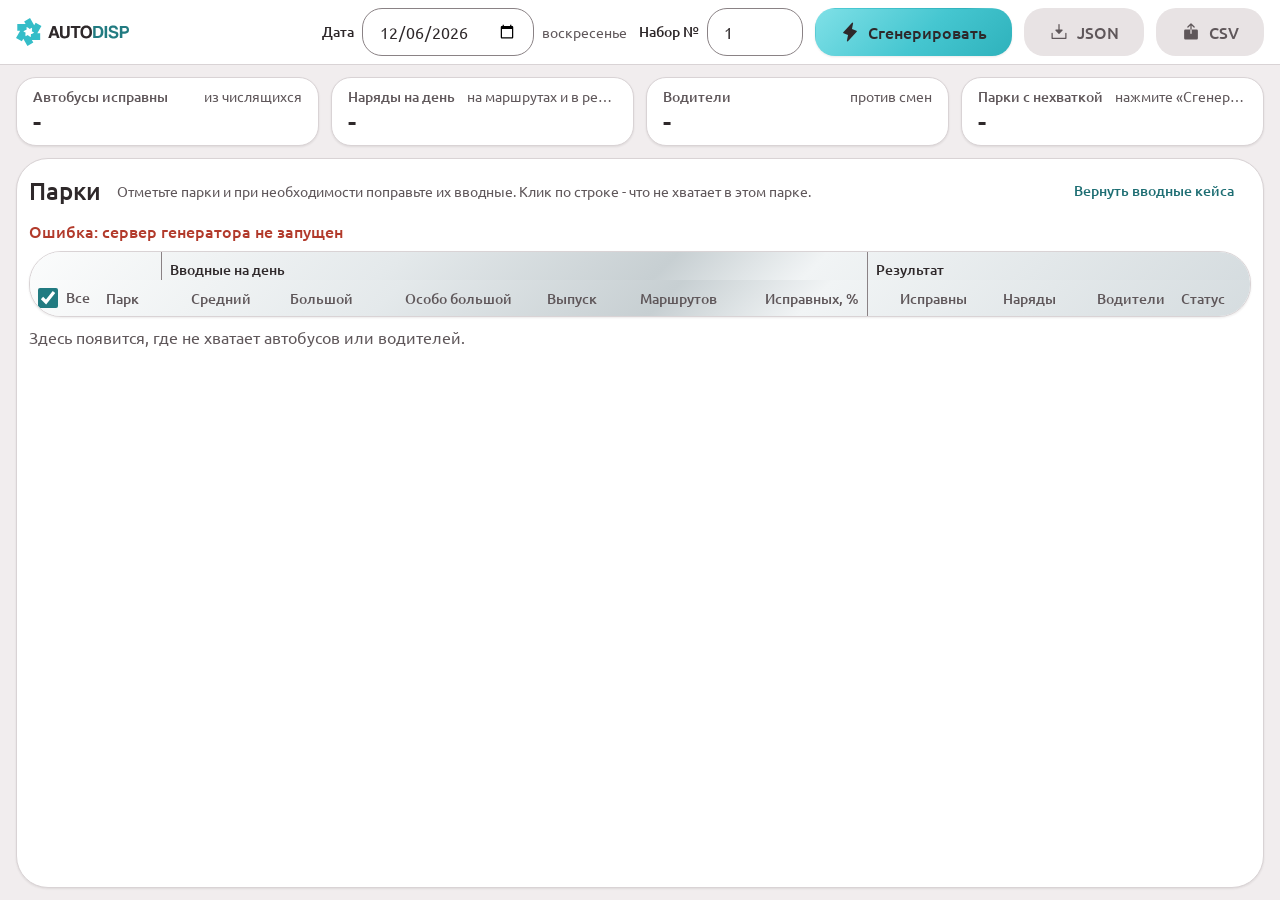
==== commit 7a656918: "Генератор на день: все парки в одной таблице, вводные у каждого парка По замечаниям Антона: - один д" ====
--- a/naryad/web/static/index.html
+++ b/naryad/web/static/index.html
@@ -12,86 +12,69 @@
 <body>
 <header class="top">
   <img class="top__logo" src="ds/logo.svg" alt="AUTODISP">
-  <span class="top__title">Генератор данных</span>
+  <span class="top__title">Генератор данных на день</span>
+  <div class="top__controls">
+    <label class="inline"><span class="label">Дата</span>
+      <input class="ad-input" type="date" id="date" required>
+      <span class="caption muted" id="weekday"></span></label>
+    <label class="inline" title="Тот же номер набора - те же данные"><span class="label">Набор №</span>
+      <input class="ad-input num" type="number" id="seed" value="1" min="0" step="1"></label>
+    <button type="button" class="ad-btn ad-btn--primary" id="run">
+      <i class="ad-icon ad-icon--lightning ad-icon--sm" aria-hidden="true"></i><span>Сгенерировать</span></button>
+    <button type="button" class="ad-btn ad-btn--outline" id="exportJson" disabled>
+      <i class="ad-icon ad-icon--download-simple ad-icon--sm" aria-hidden="true"></i>JSON</button>
+    <button type="button" class="ad-btn ad-btn--outline" id="exportCsv" disabled>
+      <i class="ad-icon ad-icon--export ad-icon--sm" aria-hidden="true"></i>CSV</button>
+  </div>
 </header>
 
-<main class="layout">
-  <form class="ad-card panel" id="form" novalidate>
-    <h2 class="heading-3 panel__head">Вводные</h2>
+<main class="page">
+  <section class="stats" aria-live="polite">
+    <div class="stat"><span class="stat__label">Автобусы исправны</span><span class="stat__value" id="sBus">-</span><span class="stat__sub" id="sBusSub">из числящихся</span></div>
+    <div class="stat"><span class="stat__label">Наряды на день</span><span class="stat__value" id="sDuty">-</span><span class="stat__sub" id="sDutySub">на маршрутах и в резерве</span></div>
+    <div class="stat"><span class="stat__label">Водители</span><span class="stat__value" id="sDrv" title="Готовы к работе / смен, которые нужно закрыть">-</span><span class="stat__sub" id="sDrvSub">против смен</span></div>
+    <div class="stat"><span class="stat__label">Парки с нехваткой</span><span class="stat__value" id="sShort">-</span><span class="stat__sub" id="sShortSub">нажмите «Сгенерировать»</span></div>
+  </section>
 
-    <div class="seg" role="radiogroup" aria-label="Источник данных" data-name="preset">
-      <button type="button" role="radio" aria-checked="true" data-value="case">Кейс</button>
-      <button type="button" role="radio" aria-checked="false" data-value="park7">Парк №7</button>
+  <section class="ad-card parks">
+    <div class="parks__head">
+      <h2 class="heading-3">Парки</h2>
+      <span class="caption muted">Отметьте парки и при необходимости поправьте их вводные. Клик по строке - что не хватает в этом парке.</span>
+      <button type="button" class="ad-btn ad-btn--ghost ad-btn--sm" id="reset">Вернуть вводные кейса</button>
     </div>
-    <p class="hint" id="presetHint">7 площадок, 118 маршрутов, выпуск 270 на парк, классы 700 / 700 / 500.</p>
-
-    <h3 class="title panel__sub">Период</h3>
-    <div class="grid2">
-      <label class="ad-field"><span class="ad-field__label">Первый день</span>
-        <input class="ad-input" type="date" name="start" value="2026-10-05" required></label>
-      <label class="ad-field"><span class="ad-field__label">Сколько дней</span>
-        <input class="ad-input" type="number" name="days" value="7" min="1" max="60" step="1" required>
-        <span class="ad-field__hint" id="daysHint">От 1 до 60</span></label>
-      <label class="ad-field"><span class="ad-field__label">Номер набора</span>
-        <input class="ad-input" type="number" name="seed" value="1" min="0" step="1" required>
-        <span class="ad-field__hint">Тот же номер - те же данные</span></label>
-      <div class="ad-field span2"><span class="ad-field__label" id="momentLabel">Момент</span>
-        <div class="seg seg--small" role="radiogroup" aria-labelledby="momentLabel" data-name="moment">
-          <button type="button" role="radio" aria-checked="true" data-value="morning">Утро дня</button>
-          <button type="button" role="radio" aria-checked="false" data-value="plan">План на завтра</button>
-        </div>
-        <span class="ad-field__hint">Утром медосмотр уже идёт</span></div>
+    <p class="error" id="error" role="alert" hidden></p>
+    <div class="ad-table-wrap">
+      <table class="ad-table" id="table">
+        <thead>
+          <tr class="group">
+            <th colspan="2"></th>
+            <th colspan="6" class="group__in">Вводные на день</th>
+            <th colspan="4" class="group__out" id="outHead">Результат</th>
+          </tr>
+          <tr>
+            <th class="check"><label class="all"><input type="checkbox" id="all" checked aria-label="Выбрать все парки"><span>Все</span></label></th>
+            <th>Парк</th>
+            <th class="ad-num" title="Автобусов среднего класса в выпуске">Средний</th>
+            <th class="ad-num" title="Автобусов большого класса в выпуске">Большой</th>
+            <th class="ad-num" title="Автобусов особо большого класса в выпуске">Особо большой</th>
+            <th class="ad-num">Выпуск</th>
+            <th class="ad-num">Маршрутов</th>
+            <th class="ad-num" title="Доля исправных автобусов, %">Исправных, %</th>
+            <th class="ad-num out">Исправны</th>
+            <th class="ad-num">Наряды</th>
+            <th class="ad-num">Водители</th>
+            <th>Статус</th>
+          </tr>
+        </thead>
+        <tbody id="rows"></tbody>
+        <tfoot><tr id="total"></tr></tfoot>
+      </table>
     </div>
-
-    <fieldset class="city" id="city">
-      <legend class="title panel__sub">Город</legend>
-      <p class="hint city__locked" id="cityLocked" hidden>У парка №7 все цифры берутся из справки на 12.05.2026.</p>
-      <div class="grid2">
-        <label class="ad-field"><span class="ad-field__label">Парков</span>
-          <input class="ad-input" type="number" name="park_count" min="1" max="7" step="1"></label>
-        <label class="ad-field"><span class="ad-field__label">Выпуск одного парка</span>
-          <input class="ad-input" type="number" name="release_per_park" min="10" max="1000" step="1"></label>
-        <label class="ad-field"><span class="ad-field__label">Маршрутов всего</span>
-          <input class="ad-input" type="number" name="routes_total" min="1" max="500" step="1"></label>
-        <label class="ad-field"><span class="ad-field__label">Тех. готовность</span>
-          <input class="ad-input" type="number" name="tech_readiness" min="0.5" max="1" step="0.001">
-          <span class="ad-field__hint">Доля исправных, 0,5 - 1</span></label>
-      </div>
-      <span class="ad-field__label">Выпуск по классам (доли)</span>
-      <div class="grid3">
-        <label class="ad-field"><span class="hint">Средний</span>
-          <input class="ad-input" type="number" name="mix_medium" min="0" step="1"></label>
-        <label class="ad-field"><span class="hint">Большой</span>
-          <input class="ad-input" type="number" name="mix_big" min="0" step="1"></label>
-        <label class="ad-field"><span class="hint">Особо большой</span>
-          <input class="ad-input" type="number" name="mix_extra_big" min="0" step="1"></label>
-      </div>
-      <label class="ad-field"><span class="ad-field__label">Выпуск в выходной</span>
-        <input class="ad-input" type="number" name="weekend_factor" min="0.3" max="1" step="0.01">
-        <span class="ad-field__hint">Доля от будней: 1 - как в будни</span></label>
-    </fieldset>
-
-    <p class="error" id="formError" role="alert" hidden></p>
-    <div class="actions">
-      <button type="submit" class="ad-btn ad-btn--primary" id="run">
-        <i class="ad-icon ad-icon--lightning ad-icon--sm" aria-hidden="true"></i><span>Сгенерировать</span></button>
-      <button type="button" class="ad-btn ad-btn--ghost" id="reset">Сбросить</button>
-    </div>
-  </form>
-
-  <section class="results" id="results" aria-live="polite">
-    <div class="ad-card empty" id="empty">
-      <h2 class="heading-3">Данных пока нет</h2>
-      <p class="body muted">Задайте вводные слева и нажмите «Сгенерировать». Появятся сводка по городу, по паркам и по дням, а ниже - кнопки выгрузки.</p>
+    <div class="issues" id="issues">
+      <p class="body muted">Здесь появится, где не хватает автобусов или водителей.</p>
     </div>
   </section>
 </main>
-
-<template id="skeleton">
-  <div class="kpis"><div class="sk sk--card"></div><div class="sk sk--card"></div><div class="sk sk--card"></div><div class="sk sk--card"></div></div>
-  <div class="sk sk--block"></div>
-  <div class="sk sk--table"></div>
-</template>
 
 <script src="ds/bundle.js"></script>
 <script src="app.js"></script>
--- a/naryad/web/static/app.css
+++ b/naryad/web/static/app.css
@@ -1,76 +1,78 @@
-/* Раскладка страницы генератора. Цвета, шрифты, отступы - только токены AUTODISP. */
+/* Генератор на день: всё на одном экране. Цвета, шрифты, отступы - только токены AUTODISP. */
 * { box-sizing: border-box; }
-body { margin: 0; min-height: 100vh; }
-
-.top { display: flex; align-items: center; gap: var(--space-4); padding: var(--space-4) var(--space-7);
-  background: var(--surface); border-bottom: 1px solid var(--border); }
-.top__logo { height: 32px; width: auto; display: block; }
-.top__title { font: var(--text-title); color: var(--ink-muted); padding-left: var(--space-4);
-  border-left: 1px solid var(--border); }
-
-.layout { display: grid; grid-template-columns: minmax(360px, 440px) minmax(0, 1fr); gap: var(--space-5);
-  padding: var(--space-6) var(--space-7); align-items: start; max-width: 1680px; margin: 0 auto; }
-@media (max-width: 1080px) { .layout { grid-template-columns: 1fr; padding: var(--space-5); } .layout > .panel { position: static; } }
-
-.panel { position: sticky; top: var(--space-5); display: flex; flex-direction: column; gap: var(--space-4); }
-.panel__head { margin: 0; }
-.panel__sub { margin: var(--space-2) 0 0; padding: 0; }
-.hint { font: var(--text-caption); color: var(--ink-muted); margin: 0; }
+html, body { margin: 0; }
+body { height: 100vh; display: flex; flex-direction: column; }
+@media (max-height: 740px) { body { height: auto; min-height: 100vh; } }
+.label { font: var(--text-label); color: var(--ink); }
+.caption { font: var(--text-caption); }
 .muted { color: var(--ink-muted); }
-.ad-field { margin: 0; }
-.grid2 { display: grid; grid-template-columns: 1fr 1fr; gap: var(--space-4); }
-.span2 { grid-column: 1 / -1; }
-.grid3 { display: grid; grid-template-columns: repeat(3, 1fr); gap: var(--space-3); margin-top: calc(-1 * var(--space-2)); }
-.city { border: 0; margin: 0; padding: 0; min-width: 0; display: flex; flex-direction: column; gap: var(--space-4); }
-.city[disabled] .ad-input { background: var(--surface-sunken); color: var(--ink-muted); cursor: not-allowed; }
-.city legend { margin-bottom: var(--space-4); }
-.actions { display: flex; gap: var(--space-3); flex-wrap: wrap; }
 .error { margin: 0; font: var(--text-body-strong); color: var(--danger-text); }
 
-/* Переключатель из двух-трёх вариантов: выбранный - accent-deep с белым текстом */
-.seg { display: flex; padding: var(--space-1); gap: var(--space-1); background: var(--surface-sunken);
-  border-radius: var(--radius-pill); }
-.seg button { flex: 1; min-height: 48px; padding: 0 var(--space-4); border: 0; border-radius: var(--radius-pill);
-  background: transparent; color: var(--ink); font: var(--text-body-strong); cursor: pointer;
-  transition: background-color var(--duration-fast) var(--easing-standard), color var(--duration-fast) var(--easing-standard); }
-.seg button:hover { background: var(--surface); }
-.seg button[aria-checked="true"] { background: var(--accent-deep); color: var(--on-accent-deep); }
-.seg button:focus-visible { outline: 3px solid var(--focus-ring); outline-offset: 2px; }
-.seg--small button { min-height: 40px; font: var(--text-label); }
+/* Шапка: логотип, дата, кнопки */
+.top { display: flex; align-items: center; gap: var(--space-4); flex-wrap: wrap;
+  padding: var(--space-2) var(--space-6); background: var(--surface); border-bottom: 1px solid var(--border); }
+.top__logo { height: 28px; width: auto; display: block; }
+.top__title { font: var(--text-title); color: var(--ink-muted); padding-left: var(--space-4); border-left: 1px solid var(--border); }
+@media (max-width: 1500px) { .top__title { display: none; } }
+.top__controls { margin-left: auto; display: flex; align-items: center; gap: var(--space-3); flex-wrap: wrap; }
+.inline { display: flex; align-items: center; gap: var(--space-2); }
+.top .ad-input { width: auto; }
+.top .ad-input.num { width: 96px; }
 
-/* Результаты */
-.results { display: flex; flex-direction: column; gap: var(--space-5); min-width: 0; }
-.empty { display: flex; flex-direction: column; gap: var(--space-2); }
-.empty h2, .empty p { margin: 0; }
-.kpis { display: grid; grid-template-columns: repeat(2, minmax(0, 1fr)); gap: var(--space-5); }
-@media (min-width: 1600px) { .kpis { grid-template-columns: repeat(4, minmax(0, 1fr)); } }
-.kpis .caption { margin: 0; color: var(--ink-muted); }
-.kpis .ad-card__title, .kpis .ad-card__value { margin: 0; }
-.kpis .ad-card { display: flex; flex-direction: column; gap: var(--space-2); }
-.kpis .ad-card__footer { margin-top: auto; }
-.block { display: flex; flex-direction: column; gap: var(--space-4); }
-.block__head { display: flex; align-items: baseline; justify-content: space-between; gap: var(--space-4); flex-wrap: wrap; }
-.block__head h2 { margin: 0; }
-.exports { display: flex; gap: var(--space-3); flex-wrap: wrap; }
-.facts { display: flex; flex-wrap: wrap; gap: var(--space-2) var(--space-5); margin: 0; padding: 0; list-style: none;
-  font: var(--text-body); color: var(--ink-muted); }
-.facts b { color: var(--ink); font-weight: 500; }
-.day-detail { margin: 0; padding-left: var(--space-5); font: var(--text-body); }
-.day-detail li + li { margin-top: var(--space-1); }
-.ad-table td, .ad-table th { white-space: nowrap; }
-.ad-table td.wrap { white-space: normal; min-width: 240px; }
-.ad-table .sub { display: block; font: var(--text-caption); color: var(--ink-muted); }
-details.assume summary { cursor: pointer; font: var(--text-body-strong); color: var(--accent-text); list-style: none; }
-details.assume summary::-webkit-details-marker { display: none; }
-details.assume summary::before { content: "+ "; }
-details.assume[open] summary::before { content: "- "; }
-details.assume ul { margin: var(--space-3) 0 0; padding-left: var(--space-5); font: var(--text-body); color: var(--ink); max-width: 72ch; }
-details.assume li + li { margin-top: var(--space-2); }
+.page { flex: 1; min-height: 0; display: flex; flex-direction: column; gap: var(--space-3); padding: var(--space-3) var(--space-6);
+  width: 100%; max-width: 1760px; margin: 0 auto; }
 
-/* Загрузка - скелетоны, без спиннеров */
-.sk { background: var(--surface-sunken); border-radius: var(--radius-lg); animation: sk 1.4s var(--easing-standard) infinite; }
-.sk--card { height: 168px; }
-.sk--block { height: 120px; }
-.sk--table { height: 320px; }
-@keyframes sk { 50% { opacity: .55; } }
-@media (prefers-reduced-motion: reduce) { .sk { animation: none; } }
+/* Показатели: компактная полоса */
+.stats { display: grid; grid-template-columns: repeat(4, minmax(0, 1fr)); gap: var(--space-3); }
+.stat { display: grid; grid-template-columns: auto minmax(0, 1fr); grid-template-areas: "label sub" "value value";
+  align-items: baseline; column-gap: var(--space-3); padding: var(--space-2) var(--space-4); background: var(--surface);
+  border: 1px solid var(--border); border-radius: var(--radius-md); box-shadow: var(--shadow-sm); min-width: 0; }
+.stat__label { grid-area: label; font: var(--text-label); color: var(--ink-muted); white-space: nowrap; }
+.stat__sub { grid-area: sub; text-align: right; font: var(--text-caption); color: var(--ink-muted); white-space: nowrap;
+  overflow: hidden; text-overflow: ellipsis; }
+.stat__value { grid-area: value; font: 700 24px/30px var(--font-sans); color: var(--ink); font-variant-numeric: tabular-nums; white-space: nowrap; }
+@media (max-width: 900px) { .stats { grid-template-columns: repeat(2, minmax(0, 1fr)); } }
+
+/* Таблица парков */
+.parks { flex: 1; min-height: 0; display: flex; flex-direction: column; gap: var(--space-2); padding: var(--space-3) var(--space-5); }
+.parks__head { display: flex; align-items: center; gap: var(--space-4); flex-wrap: wrap; }
+.parks__head h2 { margin: 0; }
+.parks__head .ad-btn { margin-left: auto; }
+.parks .ad-table th { padding: var(--space-2); }
+.parks .ad-table thead tr:nth-child(2) th { white-space: normal; line-height: 18px; vertical-align: bottom; }
+.parks .ad-table td { padding: var(--space-1) var(--space-2); height: 40px; white-space: nowrap; }
+.parks .ad-table tr.group th { padding-top: var(--space-2); padding-bottom: 0; color: var(--ink); }
+.group__in { border-left: 1px solid var(--border-strong); }
+.group__out, .ad-table th.out, .ad-table td.out { border-left: 1px solid var(--border-strong); }
+.check { width: 56px; }
+.all { display: flex; align-items: center; gap: var(--space-2); cursor: pointer; }
+input[type="checkbox"] { width: 20px; height: 20px; margin: 0; accent-color: var(--accent-deep); cursor: pointer; }
+.parks .cell { width: 68px; min-height: 40px; height: 40px; padding: 0 var(--space-2); line-height: 20px; text-align: right;
+  font-variant-numeric: tabular-nums; border-radius: var(--radius-sm); }
+.parks .cell:disabled { background: var(--surface-sunken); color: var(--ink-muted); cursor: not-allowed; box-shadow: none; transform: none; }
+.name strong { display: block; white-space: nowrap; line-height: 20px; }
+.name { max-width: 240px; }
+.name .sub { overflow: hidden; text-overflow: ellipsis; display: flex; align-items: center; gap: var(--space-2); font: 400 14px/18px var(--font-sans); color: var(--ink-muted); white-space: nowrap; }
+.name .sub input { width: 16px; height: 16px; }
+.ad-table tbody tr.off td { color: var(--ink-muted); }
+.ad-table tbody tr.off .name strong { color: var(--ink-muted); }
+.parks .ad-table tfoot td { border-top: 1px solid var(--border-strong); font-weight: 500; height: 36px; padding: var(--space-1) var(--space-2); }
+.stale td.res { color: var(--ink-muted); }
+.ad-table td.lack { color: var(--warning-text); font-weight: 500; }
+.ad-table tbody tr[aria-selected="true"] td.lack,
+.ad-table tbody tr[aria-selected="true"] .name .sub { color: var(--on-fill); }
+
+/* Где не хватает */
+.issues { flex: 1; min-height: 52px; overflow: auto; }
+.issues h3 { margin: 0 0 var(--space-1); font: var(--text-body-strong); }
+.issues ul { margin: 0 0 var(--space-2); padding-left: var(--space-5); font: var(--text-body); }
+.issues p { margin: 0; }
+.issues details summary { cursor: pointer; font: var(--text-label); color: var(--accent-text); margin-top: var(--space-2); }
+.issues details ul { font: var(--text-caption); color: var(--ink); max-width: 110ch; }
+
+/* Узкие ноутбуки: меньше полей по краям, чтобы таблица помещалась без прокрутки вбок */
+@media (max-width: 1320px) {
+  .top, .page { padding-left: var(--space-4); padding-right: var(--space-4); }
+  .parks { padding-left: var(--space-3); padding-right: var(--space-3); }
+  .name { max-width: 210px; }
+}
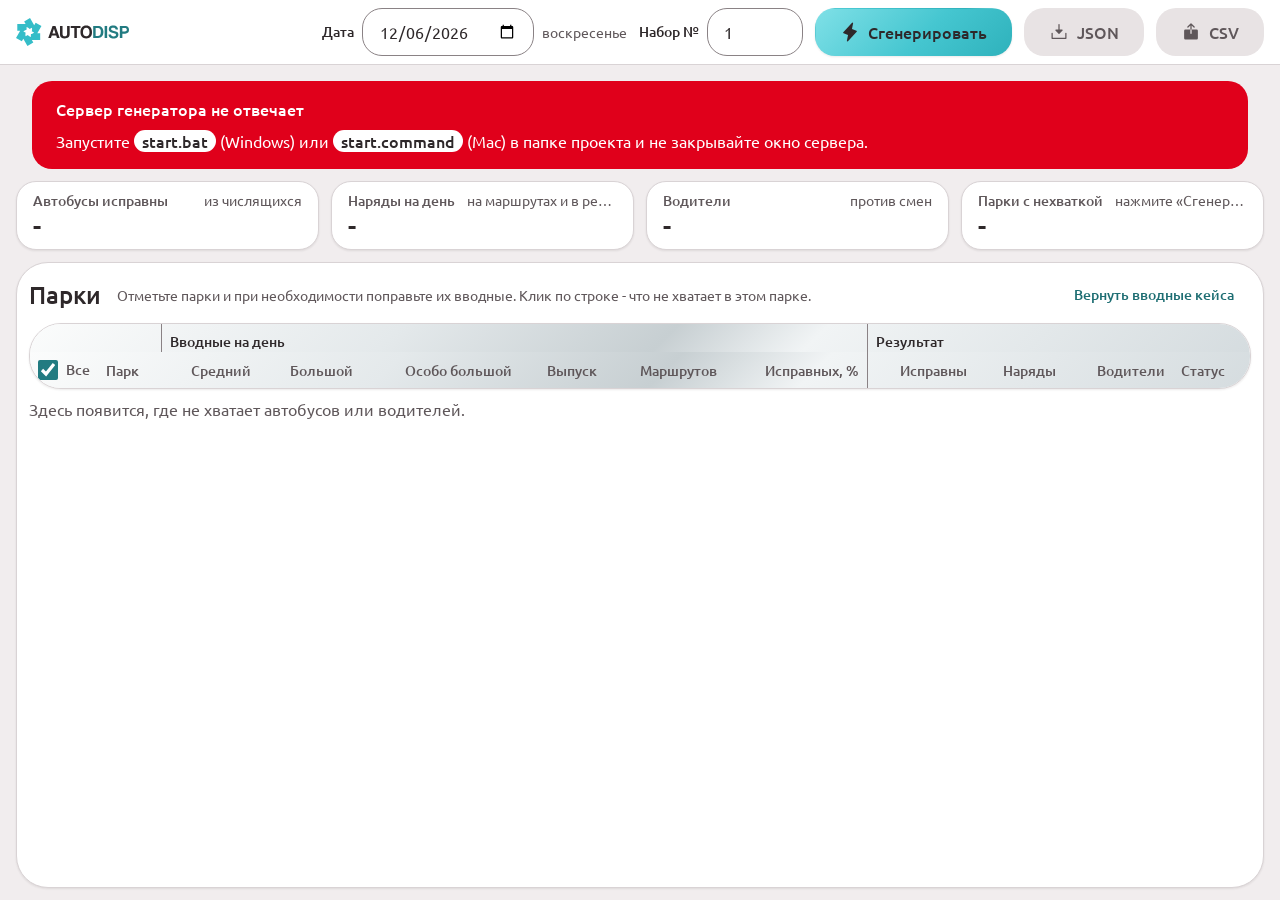
==== commit e774bd5b: "Запуск генератора двойным кликом и понятные сообщения, если страница пустая - start.bat (Windows) и " ====
--- a/naryad/web/static/index.html
+++ b/naryad/web/static/index.html
@@ -28,6 +28,8 @@
   </div>
 </header>
 
+<div class="fatal" id="fatal" role="alert" hidden></div>
+<noscript><div class="fatal">В браузере выключен JavaScript - без него генератор не работает.</div></noscript>
 <main class="page">
   <section class="stats" aria-live="polite">
     <div class="stat"><span class="stat__label">Автобусы исправны</span><span class="stat__value" id="sBus">-</span><span class="stat__sub" id="sBusSub">из числящихся</span></div>
--- a/naryad/web/static/app.css
+++ b/naryad/web/static/app.css
@@ -76,3 +76,9 @@
   .parks { padding-left: var(--space-3); padding-right: var(--space-3); }
   .name { max-width: 210px; }
 }
+
+/* Страница не может работать: крупно и понятно, что сделать */
+.fatal { margin: var(--space-4) var(--space-6) 0; padding: var(--space-4) var(--space-5); background: var(--danger-fill);
+  color: var(--on-fill); border-radius: var(--radius-md); font: var(--text-body-strong); }
+.fatal p { margin: var(--space-2) 0 0; font: var(--text-body); }
+.fatal code { font: 500 16px/24px var(--font-sans); background: var(--surface); color: var(--ink); padding: 0 var(--space-2); border-radius: var(--radius-sm); }
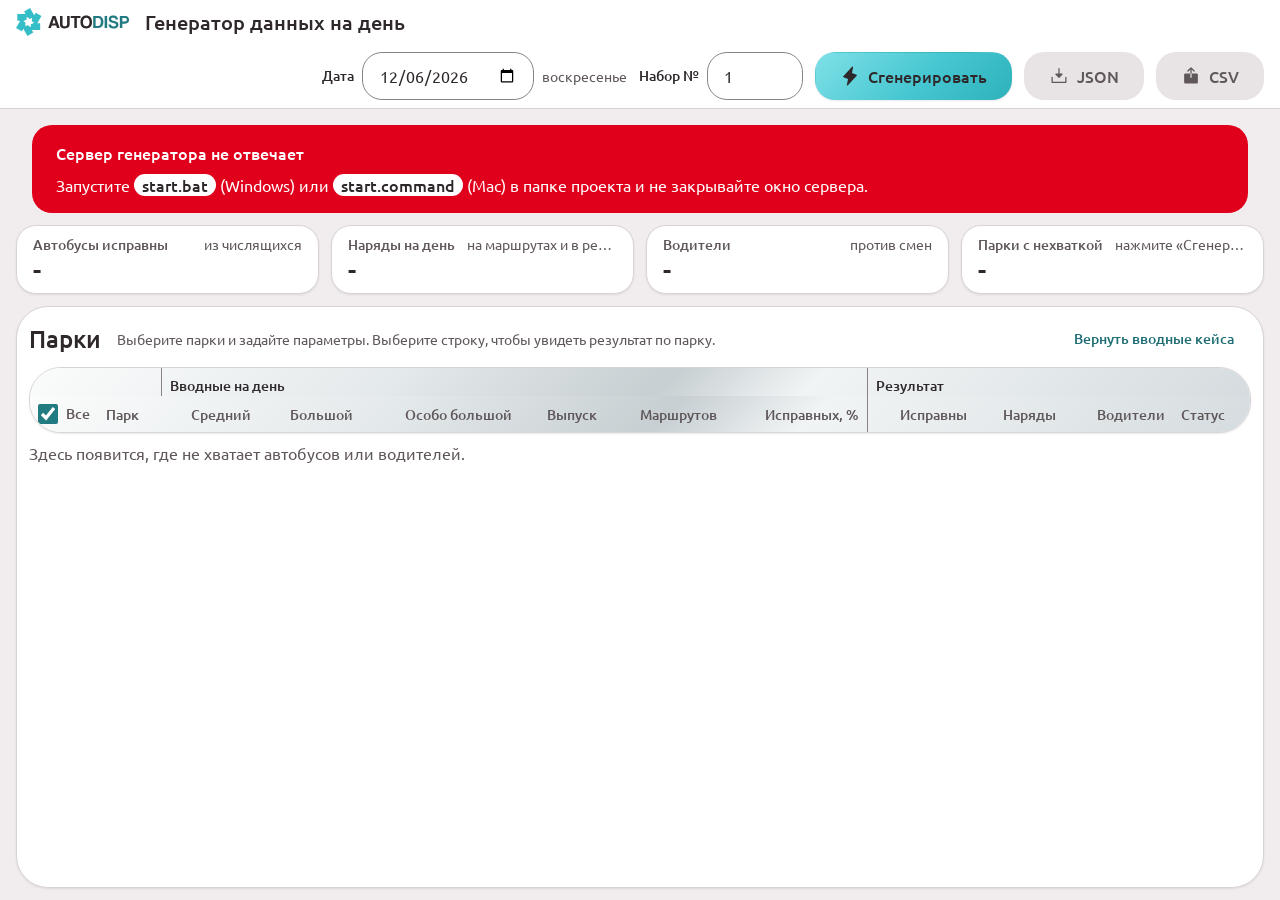
==== commit eccdc739: "Improve AUTODISP accessibility and responsive workflows" ====
--- a/naryad/web/static/index.html
+++ b/naryad/web/static/index.html
@@ -12,7 +12,7 @@
 <body>
 <header class="top">
   <img class="top__logo" src="ds/logo.svg" alt="AUTODISP">
-  <span class="top__title">Генератор данных на день</span>
+  <h1 class="top__title">Генератор данных на день</h1>
   <div class="top__controls">
     <label class="inline"><span class="label">Дата</span>
       <input class="ad-input" type="date" id="date" required>
@@ -41,11 +41,11 @@
   <section class="ad-card parks">
     <div class="parks__head">
       <h2 class="heading-3">Парки</h2>
-      <span class="caption muted">Отметьте парки и при необходимости поправьте их вводные. Клик по строке - что не хватает в этом парке.</span>
+      <span class="caption muted">Выберите парки и задайте параметры. Выберите строку, чтобы увидеть результат по парку.</span>
       <button type="button" class="ad-btn ad-btn--ghost ad-btn--sm" id="reset">Вернуть вводные кейса</button>
     </div>
     <p class="error" id="error" role="alert" hidden></p>
-    <div class="ad-table-wrap">
+    <div class="ad-table-wrap" role="region" aria-label="Параметры и результаты по паркам" tabindex="0">
       <table class="ad-table" id="table">
         <thead>
           <tr class="group">
@@ -79,6 +79,7 @@
 </main>
 
 <script src="ds/bundle.js"></script>
+<script src="common/motion.js"></script>
 <script src="app.js"></script>
 </body>
 </html>
--- a/naryad/web/static/app.css
+++ b/naryad/web/static/app.css
@@ -1,8 +1,8 @@
 /* Генератор на день: всё на одном экране. Цвета, шрифты, отступы - только токены AUTODISP. */
 * { box-sizing: border-box; }
-html, body { margin: 0; }
-body { height: 100vh; display: flex; flex-direction: column; }
-@media (max-height: 740px) { body { height: auto; min-height: 100vh; } }
+html, body { margin: 0; height: 100%; }
+body { display: flex; flex-direction: column; background: var(--bg); }
+@media (max-height: 740px), (max-width: 900px) { html, body { height: auto; } body { min-height: 100%; } }
 .label { font: var(--text-label); color: var(--ink); }
 .caption { font: var(--text-caption); }
 .muted { color: var(--ink-muted); }
@@ -12,8 +12,7 @@
 .top { display: flex; align-items: center; gap: var(--space-4); flex-wrap: wrap;
   padding: var(--space-2) var(--space-6); background: var(--surface); border-bottom: 1px solid var(--border); }
 .top__logo { height: 28px; width: auto; display: block; }
-.top__title { font: var(--text-title); color: var(--ink-muted); padding-left: var(--space-4); border-left: 1px solid var(--border); }
-@media (max-width: 1500px) { .top__title { display: none; } }
+.top__title { font: var(--text-title); color: var(--ink); margin: 0; }
 .top__controls { margin-left: auto; display: flex; align-items: center; gap: var(--space-3); flex-wrap: wrap; }
 .inline { display: flex; align-items: center; gap: var(--space-2); }
 .top .ad-input { width: auto; }
@@ -69,6 +68,7 @@
 .issues p { margin: 0; }
 .issues details summary { cursor: pointer; font: var(--text-label); color: var(--accent-text); margin-top: var(--space-2); }
 .issues details ul { font: var(--text-caption); color: var(--ink); max-width: 110ch; }
+.parks .ad-table-wrap:focus-visible { outline: 3px solid var(--focus-ring); outline-offset: -3px; }
 
 /* Узкие ноутбуки: меньше полей по краям, чтобы таблица помещалась без прокрутки вбок */
 @media (max-width: 1320px) {
@@ -82,3 +82,11 @@
   color: var(--on-fill); border-radius: var(--radius-md); font: var(--text-body-strong); }
 .fatal p { margin: var(--space-2) 0 0; font: var(--text-body); }
 .fatal code { font: 500 16px/24px var(--font-sans); background: var(--surface); color: var(--ink); padding: 0 var(--space-2); border-radius: var(--radius-sm); }
+.name strong { overflow: hidden; text-overflow: ellipsis; }
+@media (max-width: 600px) {
+  .stats { grid-template-columns: minmax(0, 1fr); }
+  .stat { grid-template-columns: minmax(0, 1fr); grid-template-areas: "label" "value" "sub"; }
+  .stat__sub { text-align: left; white-space: normal; }
+  .top__controls { margin-left: 0; }
+  .inline { flex-wrap: wrap; }
+}
